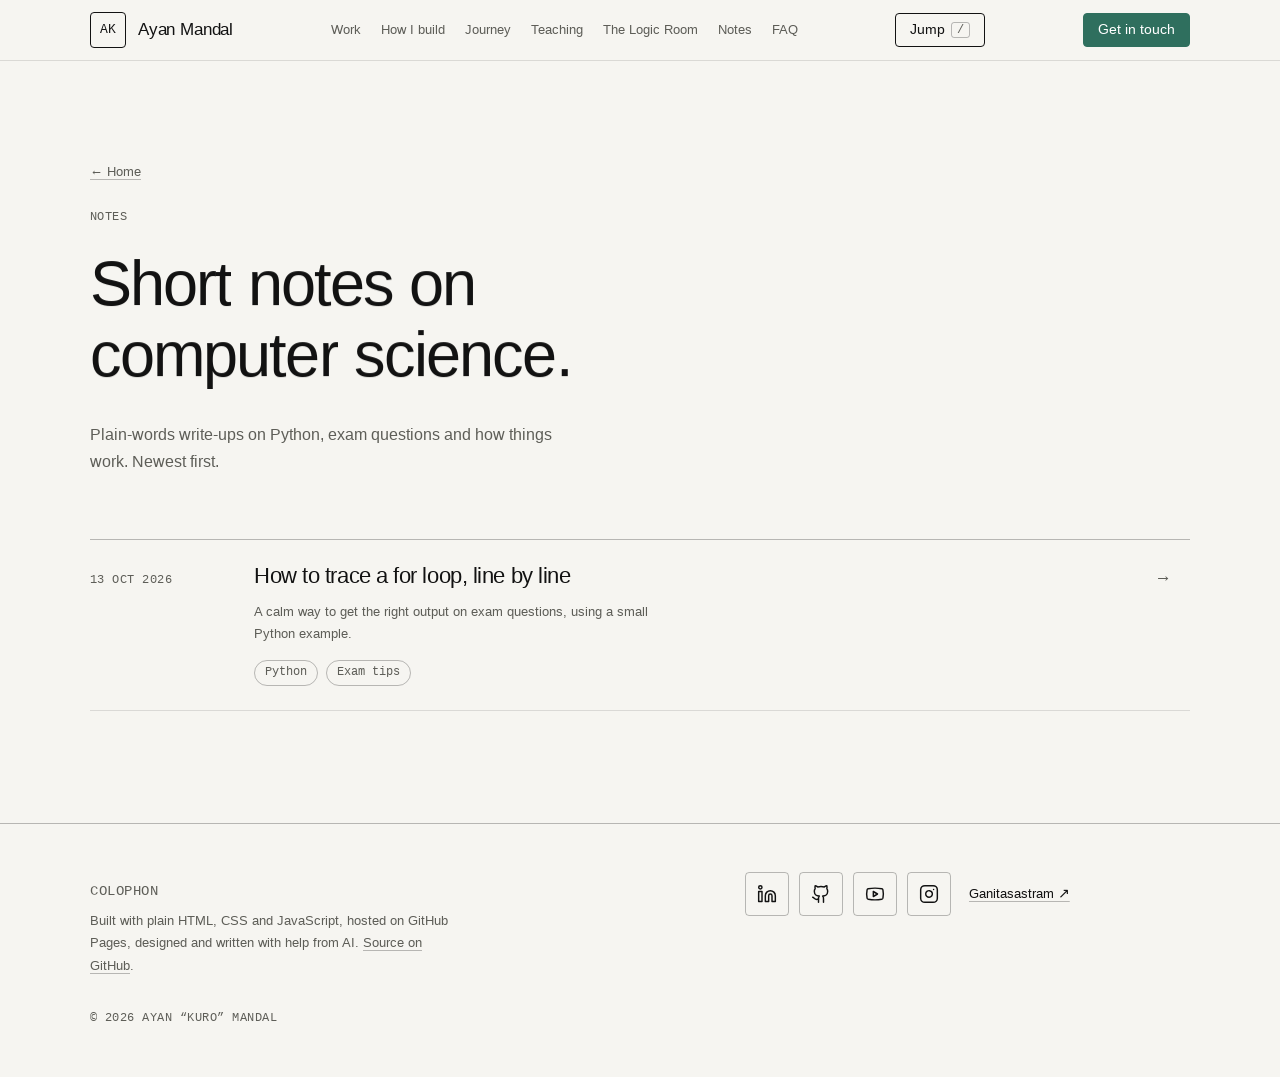
==== notes/index.html @ 263d6af9 "Add Notes blog, contact artwork, footer icons, Logic Room filler card; slower scroll reveals Co-Auth" ====
<!DOCTYPE html>
<html lang="en">
<head>
  <meta charset="UTF-8">
  <meta name="viewport" content="width=device-width, initial-scale=1.0">
  <title>Notes | Ayan "Kuro" Mandal</title>
  <meta name="description" content="Short notes on computer science, written in plain words: Python, exam tips and how things work.">
  <meta name="theme-color" content="#f6f5f1">
  <link rel="canonical" href="https://stella24603.github.io/notes/">
  <link rel="icon" type="image/png" href="../assets/favicon.png">
  <link rel="apple-touch-icon" href="../assets/apple-touch-icon.png">
  <meta property="og:title" content="Notes | Ayan &quot;Kuro&quot; Mandal">
  <meta property="og:description" content="Short notes on computer science, written in plain words: Python, exam tips and how things work.">
  <meta property="og:type" content="website">
  <meta property="og:url" content="https://stella24603.github.io/notes/">
  <meta property="og:image" content="https://stella24603.github.io/assets/og.png">
  <meta property="og:image:width" content="1200">
  <meta property="og:image:height" content="630">
  <meta property="og:image:alt" content="Ayan Kuro Mandal: I teach logic and build with AI. Web developer, Data Science student, CS educator.">
  <meta name="twitter:card" content="summary_large_image">
  <link rel="preload" href="../assets/fonts/inter-tight-latin-400-normal.woff2" as="font" type="font/woff2" crossorigin>
  <link rel="preload" href="../assets/fonts/inter-tight-latin-500-normal.woff2" as="font" type="font/woff2" crossorigin>
  <link rel="preload" href="../assets/fonts/jetbrains-mono-latin-400-normal.woff2" as="font" type="font/woff2" crossorigin>
  <script>document.documentElement.classList.add("js");if(!matchMedia("(prefers-reduced-motion: reduce)").matches)document.documentElement.classList.add("js-motion")</script>
  <link rel="stylesheet" href="../css/tokens.css">
  <link rel="stylesheet" href="../css/base.css">
  <link rel="stylesheet" href="../css/components.css">
</head>
<body>
  <a class="skip-link" href="#main">Skip to content</a>
  <header class="site-header">
    <div class="wrap nav">
      <a class="brand" href="../index.html">
        <span class="monogram" aria-hidden="true">AK</span>
        <span>Ayan Mandal</span>
      </a>
      <nav class="nav-links" aria-label="Main">
        <a href="../index.html#work">Work</a>
        <a href="../index.html#ai">How I build</a>
        <a href="../index.html#journey">Journey</a>
        <a href="../index.html#teaching">Teaching</a>
        <a href="../index.html#logic-room">The Logic Room</a>
        <a href="../notes/">Notes</a>
        <a href="../index.html#faq">FAQ</a>
      </nav>
      <button type="button" class="btn btn-sm jump-btn" aria-haspopup="dialog" aria-keyshortcuts="/">Jump <kbd aria-hidden="true">/</kbd></button>
      <a class="btn btn-sm btn-primary nav-cta" href="../index.html#contact">Get in touch</a>
    </div>
  </header>

  <main id="main">
    <section class="cs-hero">
      <div class="wrap">
        <a class="back" href="../index.html">&larr; Home</a>
        <p class="mono" style="margin-top:24px">Notes</p>
        <h1>Short notes on computer science.</h1>
        <p class="hero-intro">Plain-words write-ups on Python, exam questions and how things work. Newest first.</p>
      </div>
    </section>
    <section class="cs-body">
      <div class="wrap">
        <div class="note-list">
          <a class="note-row" href="tracing-a-for-loop.html">
            <time class="mono" datetime="2026-10-13">13 Oct 2026</time>
            <div>
              <h2>How to trace a for loop, line by line</h2>
              <p>A calm way to get the right output on exam questions, using a small Python example.</p>
              <p class="note-tags"><span class="tag">Python</span><span class="tag">Exam tips</span></p>
            </div>
            <span class="arrow" aria-hidden="true">&rarr;</span>
          </a>
        </div>
      </div>
    </section>
  </main>

  <footer class="site-footer">
    <div class="wrap footer-grid">
      <div class="colophon">
        <p class="mono">Colophon</p>
        <p>Built with plain HTML, CSS and JavaScript, hosted on GitHub Pages, designed and written with help from AI. <a href="https://github.com/Stella24603/stella24603.github.io" target="_blank" rel="noopener">Source on GitHub</a>.</p>
      </div>
      <div class="footer-links">
        <a class="social" href="https://www.linkedin.com/in/ayan-mandal-cs/" target="_blank" rel="noopener" aria-label="LinkedIn (opens in a new tab)" title="LinkedIn"><svg viewBox="0 0 24 24" width="20" height="20" fill="none" stroke="currentColor" stroke-width="1.75" stroke-linecap="round" stroke-linejoin="round" aria-hidden="true" focusable="false"><path d="M16 8a6 6 0 0 1 6 6v7h-4v-7a2 2 0 0 0-2-2 2 2 0 0 0-2 2v7h-4v-7a6 6 0 0 1 6-6z"/><rect width="4" height="12" x="2" y="9"/><circle cx="4" cy="4" r="2"/></svg></a>
        <a class="social" href="https://github.com/Stella24603" target="_blank" rel="noopener" aria-label="GitHub (opens in a new tab)" title="GitHub"><svg viewBox="0 0 24 24" width="20" height="20" fill="none" stroke="currentColor" stroke-width="1.75" stroke-linecap="round" stroke-linejoin="round" aria-hidden="true" focusable="false"><path d="M15 22v-4a4.8 4.8 0 0 0-1-3.5c3 0 6-2 6-5.5.08-1.25-.27-2.48-1-3.5.28-1.15.28-2.35 0-3.5 0 0-1 0-3 1.5-2.64-.5-5.36-.5-8 0C6 2 5 2 5 2c-.3 1.15-.3 2.35 0 3.5A5.403 5.403 0 0 0 4 9c0 3.5 3 5.5 6 5.5-.39.49-.68 1.05-.85 1.65-.17.6-.22 1.23-.15 1.85v4"/><path d="M9 18c-4.51 2-5-2-7-2"/></svg></a>
        <a class="social" href="https://www.youtube.com/@TheLogicRoom-0b1b" target="_blank" rel="noopener" aria-label="YouTube (opens in a new tab)" title="YouTube"><svg viewBox="0 0 24 24" width="20" height="20" fill="none" stroke="currentColor" stroke-width="1.75" stroke-linecap="round" stroke-linejoin="round" aria-hidden="true" focusable="false"><path d="M2.5 17a24.12 24.12 0 0 1 0-10 2 2 0 0 1 1.4-1.4 49.56 49.56 0 0 1 16.2 0A2 2 0 0 1 21.5 7a24.12 24.12 0 0 1 0 10 2 2 0 0 1-1.4 1.4 49.55 49.55 0 0 1-16.2 0A2 2 0 0 1 2.5 17"/><path d="m10 15 5-3-5-3z"/></svg></a>
        <a class="social" href="https://www.instagram.com/thelogicroom_" target="_blank" rel="noopener" aria-label="Instagram (opens in a new tab)" title="Instagram"><svg viewBox="0 0 24 24" width="20" height="20" fill="none" stroke="currentColor" stroke-width="1.75" stroke-linecap="round" stroke-linejoin="round" aria-hidden="true" focusable="false"><rect width="20" height="20" x="2" y="2" rx="5" ry="5"/><path d="M16 11.37A4 4 0 1 1 12.63 8 4 4 0 0 1 16 11.37z"/><line x1="17.5" x2="17.51" y1="6.5" y2="6.5"/></svg></a>
        <a class="footer-site" href="https://www.ganitasastram.com" target="_blank" rel="noopener">Ganitasastram &#8599;</a>
      </div>
    </div>
    <p class="wrap copyright mono">&copy; <span id="year">2026</span> Ayan &ldquo;Kuro&rdquo; Mandal</p>
  </footer>
  <script src="../js/vendor/gsap.min.js" defer></script>
  <script src="../js/vendor/ScrollTrigger.min.js" defer></script>
  <script src="../js/main.js" defer></script>
  <script src="../js/localtime.js" defer></script>
  <script src="../js/motion.js" defer></script>
  <script src="../js/jumpbar.js" defer></script>
</body>
</html>
---- css/tokens.css ----
/* Design tokens: "The Logic Room Notebook" */

@font-face {
  font-family: "Inter Tight";
  src: url("../assets/fonts/inter-tight-latin-400-normal.woff2") format("woff2");
  font-weight: 400;
  font-style: normal;
  font-display: swap;
}
@font-face {
  font-family: "Inter Tight";
  src: url("../assets/fonts/inter-tight-latin-500-normal.woff2") format("woff2");
  font-weight: 500;
  font-style: normal;
  font-display: swap;
}
@font-face {
  font-family: "JetBrains Mono";
  src: url("../assets/fonts/jetbrains-mono-latin-400-normal.woff2") format("woff2");
  font-weight: 400;
  font-style: normal;
  font-display: swap;
}

/* Metric-matched fallbacks: the page lays out the same before and after the web fonts load,
   so there is no text re-wrap (layout shift) when they arrive. Ratios measured against Arial. */
@font-face { font-family: "Inter Tight Fallback"; src: local("Arial"), local("Helvetica Neue"), local("Liberation Sans"); font-weight: 400; size-adjust: 96.1%; }
@font-face { font-family: "Inter Tight Fallback"; src: local("Arial"), local("Helvetica Neue"), local("Liberation Sans"); font-weight: 500; size-adjust: 98.3%; }
@font-face { font-family: "JetBrains Mono Fallback"; src: local("Courier New"), local("Liberation Mono"); size-adjust: 100%; }

:root {
  /* colour */
  --paper: #f6f5f1;
  --paper-2: #efeee8;
  --ink: #121212;
  --muted: #5e5e58;
  --hairline: rgba(18, 18, 18, 0.12);
  --hairline-strong: rgba(18, 18, 18, 0.28);
  --accent: #2f6f5e;
  --accent-ink: #ffffff;

  /* type: system fallbacks include Bengali-capable fonts */
  --font-ui: "Inter Tight", "Inter Tight Fallback", system-ui, -apple-system, "Segoe UI", Roboto, "Noto Sans Bengali", "Nirmala UI", sans-serif;
  --font-mono: "JetBrains Mono", "JetBrains Mono Fallback", ui-monospace, SFMono-Regular, Menlo, Consolas, monospace;

  --fs-hero: clamp(2.5rem, 1.2rem + 6.5vw, 6.25rem);
  --fs-h2: clamp(1.75rem, 1.2rem + 2.2vw, 2.75rem);
  --fs-h3: clamp(1.15rem, 1.05rem + 0.5vw, 1.4rem);
  --fs-body: clamp(1rem, 0.96rem + 0.2vw, 1.0625rem);
  --fs-small: 0.875rem;
  --fs-mono: 0.78rem;

  /* layout */
  --space: 8px;
  --gutter: clamp(20px, 5vw, 48px);
  --col-text: 760px;
  --col-wide: 1100px;
  --radius: 4px;
}
---- css/base.css ----
/* Reset and base */
*, *::before, *::after { box-sizing: border-box; }

html { -webkit-text-size-adjust: 100%; scroll-behavior: smooth; }
@media (prefers-reduced-motion: reduce) { html { scroll-behavior: auto; } }

body {
  margin: 0;
  background: var(--paper);
  color: var(--ink);
  font-family: var(--font-ui);
  font-size: var(--fs-body);
  line-height: 1.6;
  -webkit-font-smoothing: antialiased;
  text-rendering: optimizeLegibility;
}

img, svg { max-width: 100%; display: block; }

h1, h2, h3, p, ul, ol, dl, figure { margin: 0; }
ul, ol { padding: 0; list-style: none; }

h1, h2, h3 { font-weight: 500; letter-spacing: -0.02em; line-height: 1.1; }
h2 { font-size: var(--fs-h2); }
h3 { font-size: var(--fs-h3); line-height: 1.25; letter-spacing: -0.01em; }

strong, b { font-weight: 500; }

a { color: inherit; text-decoration-color: var(--hairline-strong); text-underline-offset: 3px; transition: color .15s, text-decoration-color .15s; }
a:hover { color: var(--accent); text-decoration-color: var(--accent); }

:focus-visible { outline: 2px solid var(--accent); outline-offset: 3px; border-radius: 2px; }

.skip-link {
  position: absolute; left: var(--gutter); top: -60px; z-index: 100;
  background: var(--ink); color: var(--paper); padding: 8px 16px; border-radius: var(--radius);
}
.skip-link:focus { top: 12px; color: var(--paper); }

.wrap { width: min(100% - 2 * var(--gutter), var(--col-wide)); margin-inline: auto; }
.narrow { max-width: var(--col-text); }

.mono { font-family: var(--font-mono); font-size: var(--fs-mono); letter-spacing: 0.04em; text-transform: uppercase; color: var(--muted); }

.section { padding-block: clamp(64px, 10vw, 120px); border-top: 1px solid var(--hairline); }
.section-head { display: grid; gap: calc(var(--space) * 2); margin-bottom: clamp(32px, 5vw, 56px); }
.section-head .mono { display: flex; gap: 12px; }
.section-head .mono b { color: var(--accent); font-weight: 400; }

.sr-only {
  position: absolute; width: 1px; height: 1px; margin: -1px; padding: 0;
  overflow: hidden; clip: rect(0 0 0 0); white-space: nowrap; border: 0;
}

/* In-page anchors clear the sticky header */
[id] { scroll-margin-top: 80px; }

/* Cross-document View Transitions: no JS, unsupported browsers just navigate normally */
@view-transition { navigation: auto; }
.site-header { view-transition-name: site-header; }
::view-transition-old(root), ::view-transition-new(root) { animation-duration: 0.22s; }
@media (prefers-reduced-motion: reduce) { @view-transition { navigation: none; } }
---- css/components.css ----
/* Components */

/* ---------- header ---------- */
.site-header { position: sticky; top: 0; z-index: 50; background: color-mix(in srgb, var(--paper) 92%, transparent); backdrop-filter: blur(8px); border-bottom: 1px solid var(--hairline); }
.nav { display: flex; flex-wrap: wrap; align-items: center; justify-content: space-between; gap: 8px 24px; padding-block: 12px; }
.brand { display: inline-flex; align-items: center; gap: 12px; text-decoration: none; font-weight: 500; letter-spacing: -0.01em; }
.monogram {
  display: grid; place-items: center; width: 36px; height: 36px;
  border: 1px solid var(--ink); border-radius: var(--radius);
  font-family: var(--font-mono); font-size: 0.8rem; font-weight: 400; letter-spacing: 0;
}
.nav-links { display: flex; flex-wrap: wrap; gap: 4px 20px; order: 3; width: 100%; font-size: var(--fs-small); }
.nav-links a { text-decoration: none; color: var(--muted); padding-block: 4px; }
.nav-links a:hover { color: var(--ink); }
.nav-cta { order: 2; }
@media (min-width: 860px) {
  .nav-links { order: 2; width: auto; }
  .nav-cta { order: 3; }
}

/* ---------- buttons ---------- */
.btn {
  display: inline-flex; align-items: center; gap: 8px;
  padding: 12px 20px; border: 1px solid var(--ink); border-radius: var(--radius);
  font: inherit; font-size: 0.95rem; font-weight: 500; line-height: 1.2;
  text-decoration: none; cursor: pointer; background: transparent; color: var(--ink);
  transition: background .15s, color .15s, border-color .15s;
}
.btn:hover { background: var(--ink); color: var(--paper); }
.btn-primary { background: var(--accent); border-color: var(--accent); color: var(--accent-ink); }
.btn-primary:hover { background: var(--ink); border-color: var(--ink); color: var(--paper); }
.btn-sm { padding: 8px 14px; font-size: var(--fs-small); }
.link-quiet { font-size: var(--fs-small); color: var(--muted); }

/* ---------- hero ---------- */
.hero { position: relative; padding-block: clamp(56px, 9vw, 120px) clamp(56px, 8vw, 96px); overflow: hidden; }
.hero::before { /* faint graph-paper grid, hero only */
  content: ""; position: absolute; inset: 0; z-index: 0; pointer-events: none;
  background-image:
    linear-gradient(var(--hairline) 1px, transparent 1px),
    linear-gradient(90deg, var(--hairline) 1px, transparent 1px);
  background-size: 40px 40px;
  opacity: 0.45;
  mask-image: linear-gradient(to bottom, #000 40%, transparent 100%);
  -webkit-mask-image: linear-gradient(to bottom, #000 40%, transparent 100%);
}
.hero > .wrap { position: relative; z-index: 1; }
.corner-info { display: flex; flex-wrap: wrap; justify-content: space-between; gap: 8px 24px; margin-bottom: clamp(32px, 6vw, 72px); }
.badge { display: inline-flex; align-items: center; gap: 8px; }
.badge::before { content: ""; width: 8px; height: 8px; border-radius: 50%; background: var(--accent); }
.hero-name { display: flex; align-items: center; gap: 16px; margin-bottom: 24px; }
.hero-name h1 { font-size: var(--fs-h3); font-weight: 500; }
.hero-line { font-size: var(--fs-hero); font-weight: 500; letter-spacing: -0.035em; line-height: 1.02; max-width: 14ch; }
.hero-line em { font-style: normal; color: var(--accent); }
.hero-caption { margin-top: 28px; }
.hero-intro { margin-top: 20px; max-width: 52ch; color: var(--muted); }
.hero-cta { display: flex; flex-wrap: wrap; align-items: center; gap: 16px 20px; margin-top: 36px; }
.hero-doodle { position: absolute; right: var(--gutter); bottom: 24px; width: clamp(160px, 24vw, 300px); color: var(--accent); z-index: 1; display: none; }
@media (min-width: 900px) { .hero-doodle { display: block; } }

/* ---------- work rows ---------- */
.work-list { border-top: 1px solid var(--hairline-strong); }
.work-row {
  display: grid; gap: 12px 24px; padding-block: 28px;
  border-bottom: 1px solid var(--hairline); text-decoration: none; color: inherit;
}
@media (min-width: 800px) { .work-row { grid-template-columns: 120px 1.2fr 1.4fr 32px; align-items: baseline; } }
.work-row h3 { font-size: var(--fs-h3); }
.work-row:hover h3 { color: var(--accent); }
.work-row .arrow { font-family: var(--font-mono); color: var(--muted); transition: transform .15s, color .15s; }
.work-row:hover .arrow { transform: translateX(4px); color: var(--accent); }
.meta { display: grid; gap: 4px; font-size: var(--fs-small); color: var(--muted); }
.meta b { font-family: var(--font-mono); font-size: var(--fs-mono); font-weight: 400; letter-spacing: .04em; text-transform: uppercase; color: var(--ink); margin-right: 8px; }
.work-more { margin-top: 24px; display: flex; flex-wrap: wrap; gap: 8px 16px; align-items: baseline; font-size: var(--fs-small); color: var(--muted); }
.tag { font-family: var(--font-mono); font-size: var(--fs-mono); border: 1px solid var(--hairline-strong); border-radius: 999px; padding: 2px 10px; color: var(--muted); }

/* ---------- AI process ---------- */
.manifesto { font-size: clamp(1.25rem, 1.05rem + 1vw, 1.75rem); line-height: 1.35; letter-spacing: -0.015em; max-width: 30em; }
.steps { display: grid; gap: 0; margin-top: 48px; counter-reset: step; border-top: 1px solid var(--hairline-strong); }
@media (min-width: 800px) { .steps { grid-template-columns: repeat(3, 1fr); } .steps li + li { border-left: 1px solid var(--hairline); } }
.steps li { counter-increment: step; padding: 24px 24px 24px 0; border-bottom: 1px solid var(--hairline); }
@media (min-width: 800px) { .steps li { padding: 24px; border-bottom: 0; } .steps li:first-child { padding-left: 0; } }
.steps li::before { content: "0" counter(step); font-family: var(--font-mono); font-size: var(--fs-mono); color: var(--accent); }
.steps h3 { margin: 8px 0; }
.steps p { color: var(--muted); font-size: var(--fs-small); }

/* ---------- timeline & certs ---------- */
.timeline { border-left: 1px solid var(--hairline-strong); margin-left: 4px; }
.timeline li { position: relative; padding: 0 0 36px 28px; }
.timeline li:last-child { padding-bottom: 0; }
.timeline li::before { content: ""; position: absolute; left: -5px; top: 8px; width: 9px; height: 9px; background: var(--paper); border: 1px solid var(--ink); border-radius: 50%; }
.timeline li:first-child::before { background: var(--accent); border-color: var(--accent); }
.timeline time { display: block; margin-bottom: 4px; }
.timeline p { color: var(--muted); margin-top: 6px; max-width: 60ch; }
.subhead { margin: 64px 0 20px; }
.certs { border-top: 1px solid var(--hairline-strong); }
.cert { display: grid; gap: 4px 24px; padding-block: 16px; border-bottom: 1px solid var(--hairline); }
@media (min-width: 700px) { .cert { grid-template-columns: 1.6fr 1fr 1fr 80px; align-items: baseline; } }
.cert strong { font-weight: 500; }
.cert span { color: var(--muted); font-size: var(--fs-small); }

/* ---------- teaching ---------- */
.facts { display: grid; gap: 0; border-top: 1px solid var(--hairline-strong); }
@media (min-width: 700px) { .facts { grid-template-columns: repeat(2, 1fr); } }
.facts div { padding: 20px 24px 20px 0; border-bottom: 1px solid var(--hairline); }
.facts dt { margin-bottom: 4px; }
.facts dd { margin: 0; }
.cards { display: grid; gap: 16px; margin-top: 32px; align-items: start; }
@media (min-width: 700px) { .cards { grid-template-columns: repeat(2, 1fr); } }
.card { border: 1px solid var(--hairline-strong); border-radius: var(--radius); padding: 20px; display: grid; gap: 8px; align-content: start; background: var(--paper); }
.card p { color: var(--muted); font-size: var(--fs-small); }
.card .tag { justify-self: start; }
.card-preview { display: block; aspect-ratio: 4 / 3; overflow: hidden; border: 1px solid var(--hairline); border-radius: 2px; background: var(--paper-2); }
.card-preview img { width: 100%; height: 100%; object-fit: cover; object-position: top; }
.card-preview:hover { border-color: var(--accent); }

/* ---------- logic room ---------- */
.lr-grid { display: grid; gap: 16px; }
.lr-col { display: contents; }               /* phones: one stack, order set below */
.lr-follow { order: 3; }
@media (min-width: 700px) {
  .lr-grid { grid-template-columns: 1.5fr 1fr; align-items: stretch; }
  .lr-col { display: flex; flex-direction: column; gap: 16px; }
  .lr-follow { order: 0; flex: 1; grid-template-rows: 1fr auto; }
  /* the two shorts share whatever height the left column needs: their thumbnails stretch, no blank space */
  .lr-card.short { flex: 1; grid-template-rows: 1fr auto auto; }
  .lr-card.short .lr-thumb { aspect-ratio: auto; min-height: 140px; }
}
.lr-card { display: grid; gap: 12px; align-content: start; text-decoration: none; border: 1px solid var(--hairline-strong); border-radius: var(--radius); padding: 12px 12px 16px; transition: border-color .15s; }
.lr-card:hover { border-color: var(--accent); }
.lr-thumb { aspect-ratio: 16 / 9; background: var(--paper-2); border-radius: 2px; display: grid; place-items: center; overflow: hidden; }
.lr-thumb img { width: 100%; height: 100%; object-fit: cover; }
.lr-card h3 { font-size: 1.02rem; padding-inline: 4px; }
.lr-card .mono { padding-inline: 4px; }
.lr-links { display: flex; flex-wrap: wrap; gap: 8px 12px; }
.lr-follow:hover { border-color: var(--hairline-strong); }
.lr-art { position: relative; min-height: 150px; color: var(--ink); border-radius: 2px; background: var(--paper-2); color: var(--ink); overflow: hidden; }
.lr-art svg { position: absolute; inset: 0; width: 100%; height: 100%; display: block; }
.lr-follow-body { display: grid; gap: 8px; padding: 4px 4px 0; }
.lr-follow-body p:not(.lr-links) { color: var(--muted); font-size: var(--fs-small); }
.lr-follow-body .lr-links { margin-top: 8px; }

/* ---------- notes (blog) ---------- */
.note-list { border-top: 1px solid var(--hairline-strong); }
.note-row { display: grid; gap: 8px 24px; padding-block: 24px; border-bottom: 1px solid var(--hairline); text-decoration: none; color: inherit; }
@media (min-width: 800px) { .note-row { grid-template-columns: 140px 1fr 32px; align-items: baseline; } }
.note-row :is(h2, h3) { font-size: var(--fs-h3); }
.note-row p { color: var(--muted); font-size: var(--fs-small); margin-top: 6px; max-width: 60ch; }
.note-row:hover h3 { color: var(--accent); }
.note-row .arrow { font-family: var(--font-mono); color: var(--muted); transition: transform .15s, color .15s; }
.note-row:hover .arrow { transform: translateX(4px); color: var(--accent); }
.note-tags { display: flex; flex-wrap: wrap; gap: 8px; margin-top: 10px; }
.post-body pre { background: var(--paper-2); border: 1px solid var(--hairline); border-radius: var(--radius); padding: 16px; overflow-x: auto; font-family: var(--font-mono); font-size: .85rem; line-height: 1.6; margin-top: 14px; }
.post-body code { font-family: var(--font-mono); font-size: .9em; background: var(--paper-2); padding: 1px 5px; border-radius: 3px; }
.post-body pre code { background: none; padding: 0; font-size: inherit; }
.post-body ol { list-style: decimal; padding-left: 22px; display: grid; gap: 8px; }
.post-body p + ol, .post-body p + pre, .post-body pre + p { margin-top: 14px; }

/* ---------- FAQ ---------- */
.faq { border-top: 1px solid var(--hairline-strong); max-width: var(--col-text); }
.faq details { border-bottom: 1px solid var(--hairline); }
.faq summary { cursor: pointer; padding: 18px 32px 18px 0; font-weight: 500; list-style: none; position: relative; }
.faq summary::-webkit-details-marker { display: none; }
.faq summary::after { content: "+"; position: absolute; right: 4px; top: 16px; font-family: var(--font-mono); color: var(--muted); }
.faq details[open] summary::after { content: "–"; }
.faq details p { padding: 0 0 20px; color: var(--muted); max-width: 60ch; }

/* ---------- contact form ---------- */
.contact-grid { display: grid; gap: 40px; }
@media (min-width: 900px) { .contact-grid { grid-template-columns: 1.3fr 1fr; gap: 72px; } }
.form { display: grid; gap: 20px; }
.field { display: grid; gap: 6px; }
.field label { font-size: var(--fs-small); font-weight: 500; }
.field .opt { color: var(--muted); font-weight: 400; }
.field input, .field select, .field textarea {
  font: inherit; color: var(--ink); background: #fff;
  border: 1px solid var(--hairline-strong); border-radius: var(--radius);
  padding: 12px 14px; width: 100%;
}
.field textarea { min-height: 150px; resize: vertical; }
.field input:focus, .field select:focus, .field textarea:focus { outline: 2px solid var(--accent); outline-offset: 1px; border-color: var(--accent); }
.form-note { font-size: var(--fs-small); color: var(--muted); }
.form-status { min-height: 1.5em; font-size: var(--fs-small); }
.form-status.ok { color: var(--accent); }
.form-status.err { color: #a12a2a; }
.honeypot { position: absolute; left: -9999px; width: 1px; height: 1px; opacity: 0; }
.contact-side { display: grid; gap: 16px; align-content: start; color: var(--ink); }
.contact-art { width: 100%; max-width: 460px; height: auto; display: block; border: 1px solid var(--hairline); border-radius: var(--radius); background: var(--paper-2); }
.contact-art text { font-family: var(--font-mono); }
@media (min-width: 900px) { .contact-side { position: sticky; top: 96px; align-self: start; } }
.contact-note { font-size: var(--fs-small); color: var(--muted); }
.contact-note a { color: var(--accent); }

/* ---------- footer ---------- */
.site-footer { border-top: 1px solid var(--hairline-strong); padding-block: 48px; }
.footer-grid { display: grid; gap: 32px; }
@media (min-width: 800px) { .footer-grid { grid-template-columns: 1.4fr 1fr; } }
.colophon p { color: var(--muted); font-size: var(--fs-small); max-width: 52ch; margin-top: 8px; }
.footer-links { display: flex; flex-wrap: wrap; align-items: center; gap: 10px 10px; font-size: var(--fs-small); align-content: start; }
.social { display: grid; place-items: center; width: 44px; height: 44px; border: 1px solid var(--hairline-strong); border-radius: var(--radius); color: var(--ink); transition: background .15s, color .15s, border-color .15s; }
.social:hover { background: var(--ink); color: var(--paper); border-color: var(--ink); }
.footer-site { margin-left: 8px; }
.copyright { margin-top: 32px; }

/* ---------- case-study pages ---------- */
.cs-hero { padding-block: clamp(48px, 8vw, 96px) 40px; }
.cs-hero .back { font-size: var(--fs-small); color: var(--muted); }
.cs-hero h1 { font-size: clamp(2rem, 1.2rem + 4vw, 4rem); letter-spacing: -0.03em; margin: 20px 0 32px; max-width: 18ch; }
.cs-meta { display: grid; gap: 0; border-top: 1px solid var(--hairline-strong); }
@media (min-width: 800px) { .cs-meta { grid-template-columns: 1fr 1fr; } }
.cs-meta div { padding: 16px 24px 16px 0; border-bottom: 1px solid var(--hairline); }
.cs-meta dt { margin-bottom: 4px; }
.cs-meta dd { margin: 0; font-size: var(--fs-small); }
.cs-body { padding-block: 24px clamp(64px, 9vw, 112px); }
.cs-body section { padding-block: 28px 8px; max-width: var(--col-text); }
.cs-body h2 { font-size: var(--fs-h3); margin-bottom: 12px; }
.cs-body p + p, .cs-body p + ul { margin-top: 14px; }
.cs-body ul { list-style: disc; padding-left: 20px; display: grid; gap: 6px; }
.cs-note { border-left: 2px solid var(--accent); padding-left: 16px; color: var(--muted); font-size: var(--fs-small); margin-top: 20px; }
.cs-next { border-top: 1px solid var(--hairline-strong); padding-block: 32px; display: flex; flex-wrap: wrap; justify-content: space-between; gap: 12px; }

/* ---------- motion (Phase 4) ---------- */
/* Hover on work rows: small nudge, pointer devices only. Touch devices see the outcome text already. */
@media (hover: hover) {
  .work-row { transition: background-color .2s; }
  .work-row:hover { background-color: var(--paper-2); }
  .work-row h3 { transition: transform .2s, color .15s; }
  .work-row:hover h3 { transform: translateX(6px); }
}

/* Masked line reveal: each word sits in a clip box, the inner span slides up */
.w { display: inline-block; overflow: hidden; vertical-align: top; padding-bottom: .14em; margin-bottom: -.14em; }
.wi { display: inline-block; will-change: transform; }

/* Only when motion is allowed (head script sets html.js-motion): start hidden, JS reveals.
   Fail-open: if the script never takes over, everything shows after 2.5s. */
.js-motion :is(.hero-line, .section-head h2, .cs-hero h1, .work-row, .work-more, .steps li, .timeline li, .cert, .facts div, .card, .lr-card, .lr-links, .note-row, .faq details, .contact-grid .form, .contact-side, .cs-body section) { opacity: 0; }
.js-motion:not(.js-ready) :is(.hero-line, .section-head h2, .cs-hero h1, .work-row, .work-more, .steps li, .timeline li, .cert, .facts div, .card, .lr-card, .lr-links, .note-row, .faq details, .contact-grid .form, .contact-side, .cs-body section) { animation: fail-open .01s 2.5s forwards; }
@keyframes fail-open { to { opacity: 1; } }

/* ---------- jump bar ---------- */
.jump-btn { order: 2; gap: 6px; }
html:not(.js) .jump-btn { visibility: hidden; } /* keeps its space without JS; no dead button */
@media (max-width: 599px) {
  .nav { gap: 8px 12px; }
  .jump-btn kbd { display: none; }          /* no "/" key on phones */
  .corner-info { flex-direction: column; align-items: flex-start; } /* clock text can change without re-wrapping */
}
.jump-btn kbd { font-family: var(--font-mono); font-size: .72rem; border: 1px solid var(--hairline-strong); border-radius: 3px; padding: 0 5px; color: var(--muted); }
.jump { border: 1px solid var(--ink); border-radius: var(--radius); padding: 0; background: var(--paper); color: var(--ink); width: min(560px, calc(100vw - 32px)); margin: 12vh auto 0; }
.jump::backdrop { background: rgba(18, 18, 18, .35); }
.jump-inner { padding: 16px; display: grid; gap: 12px; }
.jump-row { display: flex; align-items: center; gap: 10px; font-family: var(--font-mono); font-size: .95rem; border-bottom: 1px solid var(--hairline-strong); padding-bottom: 12px; }
.jump-prompt { color: var(--accent); white-space: nowrap; }
.jump-input { flex: 1; min-width: 0; border: 0; background: transparent; font: inherit; color: var(--ink); padding: 4px 0; }
.jump-input:focus { outline: none; }
.jump-row:focus-within { border-bottom-color: var(--accent); }
.jump-list { display: grid; }
.jump-item { display: flex; justify-content: space-between; gap: 16px; width: 100%; text-align: left; background: transparent; border: 0; border-radius: 3px; padding: 10px 8px; cursor: pointer; font: inherit; color: var(--ink); }
.jump-item:hover, .jump-item:focus-visible { background: var(--paper-2); }
.jump-cmd { font-family: var(--font-mono); font-size: .9rem; }
.jump-desc { color: var(--muted); font-size: var(--fs-small); }
.jump-status { min-height: 1.3em; text-transform: none; letter-spacing: 0; color: #a12a2a; }
.jump-hint { text-transform: none; }

@media (prefers-reduced-motion: reduce) {
  *, *::before, *::after { transition-duration: 0.01ms !important; animation-duration: 0.01ms !important; }
}
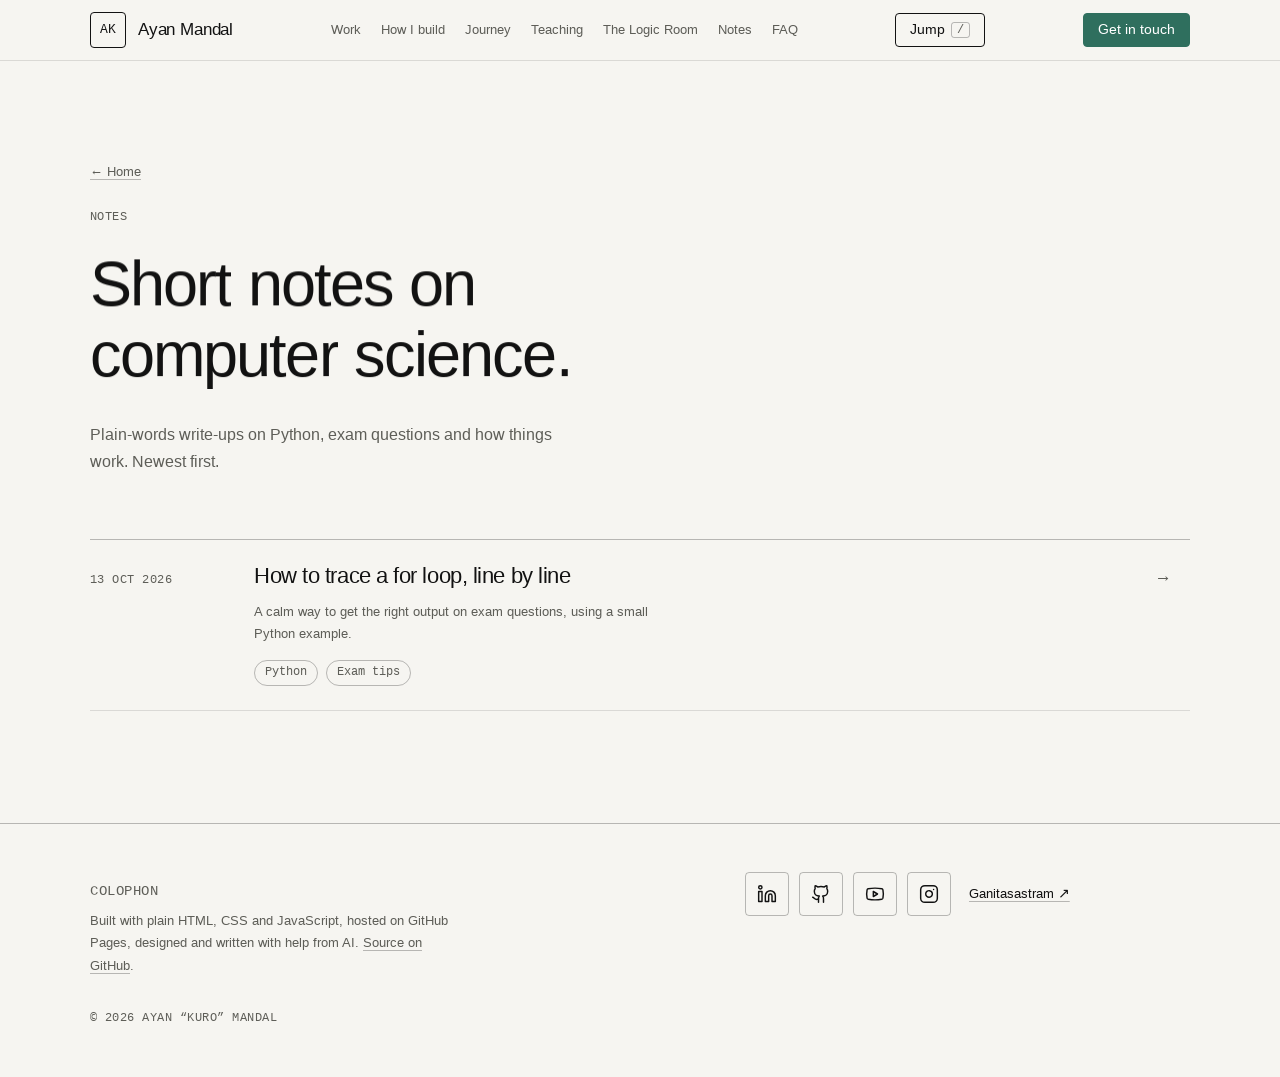
==== commit fdadc0f6: "Collapse the mobile header nav behind a menu button Below 860px the seven section links wrapped into" ====
--- a/notes/index.html
+++ b/notes/index.html
@@ -34,7 +34,8 @@
         <span class="monogram" aria-hidden="true">AK</span>
         <span>Ayan Mandal</span>
       </a>
-      <nav class="nav-links" aria-label="Main">
+      <button type="button" class="btn btn-sm menu-btn" aria-label="Menu" aria-expanded="false" aria-controls="nav-links"><svg viewBox="0 0 24 24" width="18" height="18" fill="none" stroke="currentColor" stroke-width="1.75" stroke-linecap="round" aria-hidden="true" focusable="false"><path class="i-open" d="M4 7h16M4 12h16M4 17h16"/><path class="i-close" d="M6 6l12 12M18 6L6 18"/></svg></button>
+      <nav class="nav-links" id="nav-links" aria-label="Main">
         <a href="../index.html#work">Work</a>
         <a href="../index.html#ai">How I build</a>
         <a href="../index.html#journey">Journey</a>
--- a/css/components.css
+++ b/css/components.css
@@ -263,6 +263,35 @@
 .jump-status { min-height: 1.3em; text-transform: none; letter-spacing: 0; color: #a12a2a; }
 .jump-hint { text-transform: none; }
 
+/* ---------- mobile menu ---------- */
+/* Below 860px the section links collapse behind a menu button, so the sticky header stays one row.
+   Without JS (no html.js) the links stay in view as a wrapped row, as before. */
+.menu-btn { display: none; order: 4; width: 40px; height: 40px; padding: 0; justify-content: center; }
+.menu-btn svg { display: block; }
+.menu-btn .i-close, .menu-btn[aria-expanded="true"] .i-open { display: none; }
+.menu-btn[aria-expanded="true"] .i-close { display: inline; }
+@media (max-width: 859px) {
+  .js .menu-btn { display: inline-flex; }
+  .js .nav-links {
+    display: none; position: absolute; top: 100%; left: 0; right: 0; order: 0; width: auto;
+    flex-direction: column; flex-wrap: nowrap; gap: 0;
+    padding: 4px var(--gutter) 12px;
+    max-height: calc(100vh - 72px); overflow-y: auto;
+    background: var(--paper); border-bottom: 1px solid var(--hairline-strong);
+    font-size: 1.1rem;
+  }
+  .js .nav-links.open { display: flex; }
+  .js .nav-links a { color: var(--ink); padding: 14px 0; border-bottom: 1px solid var(--hairline); }
+  .js .nav-links a:last-child { border-bottom: 0; }
+}
+@media (max-width: 599px) {
+  .jump-btn { display: none; }              /* the menu lists the same sections; no "/" key on phones */
+}
+@media (max-width: 359px) {
+  /* keeps brand, call to action and menu on one row; the name stays available to screen readers */
+  .js .brand > span:not(.monogram) { position: absolute; width: 1px; height: 1px; margin: -1px; overflow: hidden; clip: rect(0 0 0 0); white-space: nowrap; }
+}
+
 @media (prefers-reduced-motion: reduce) {
   *, *::before, *::after { transition-duration: 0.01ms !important; animation-duration: 0.01ms !important; }
 }
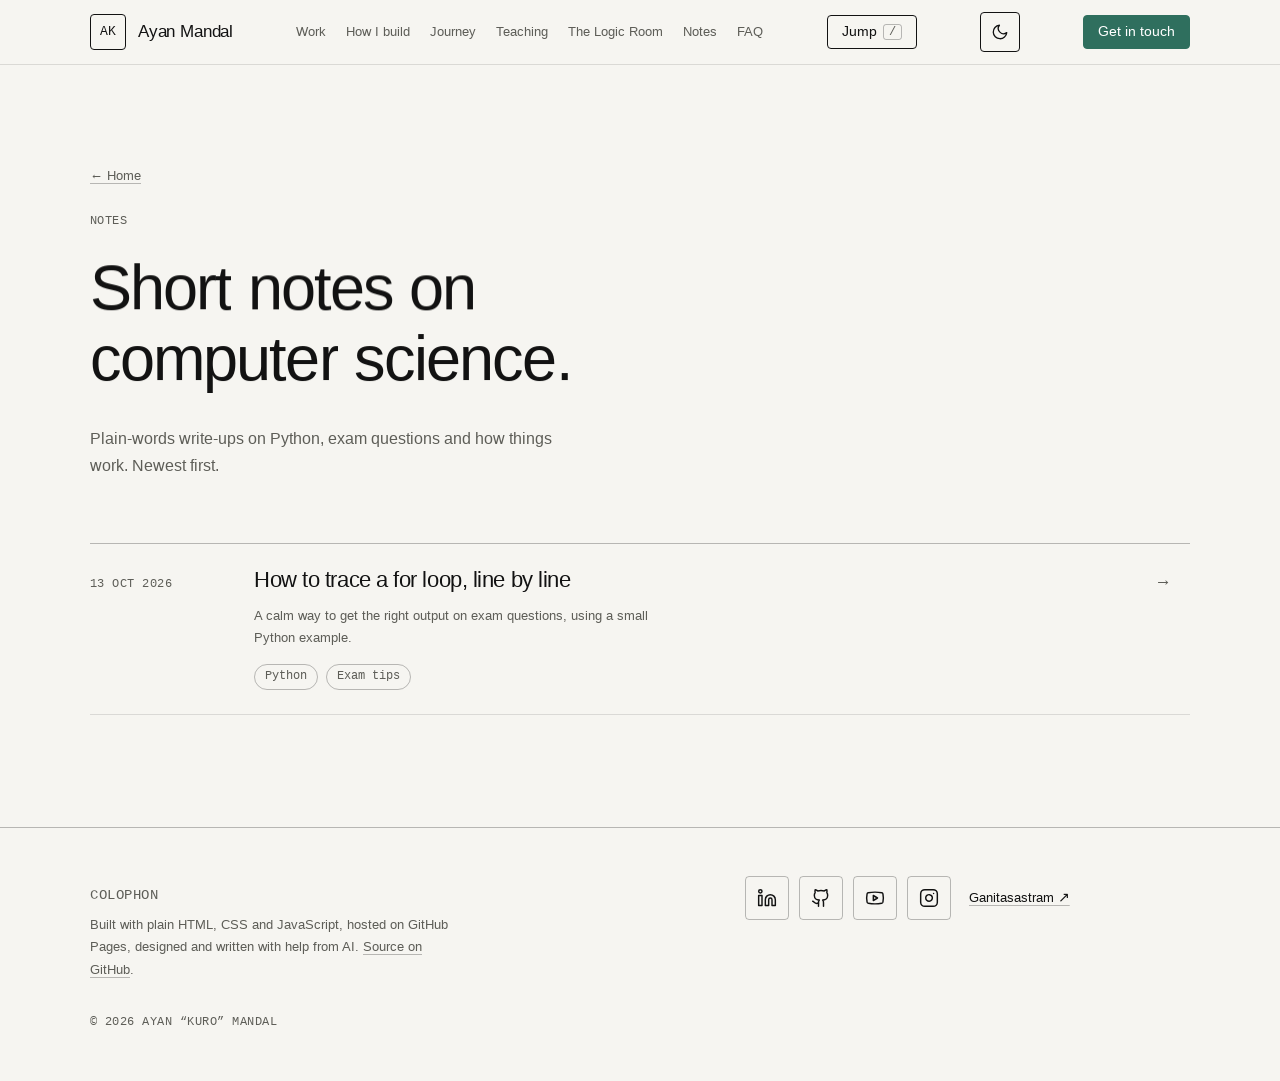
==== commit cef97637: "Add a dark theme with a header toggle - Dark palette as design tokens (tokens.css): same notebook lo" ====
--- a/notes/index.html
+++ b/notes/index.html
@@ -21,7 +21,7 @@
   <link rel="preload" href="../assets/fonts/inter-tight-latin-400-normal.woff2" as="font" type="font/woff2" crossorigin>
   <link rel="preload" href="../assets/fonts/inter-tight-latin-500-normal.woff2" as="font" type="font/woff2" crossorigin>
   <link rel="preload" href="../assets/fonts/jetbrains-mono-latin-400-normal.woff2" as="font" type="font/woff2" crossorigin>
-  <script>document.documentElement.classList.add("js");if(!matchMedia("(prefers-reduced-motion: reduce)").matches)document.documentElement.classList.add("js-motion")</script>
+  <script>try{var t=localStorage.getItem("theme");if(t!=="light"&&t!=="dark")t=matchMedia("(prefers-color-scheme: dark)").matches?"dark":"light";document.documentElement.setAttribute("data-theme",t);if(t==="dark"){var m=document.querySelector('meta[name="theme-color"]');if(m)m.setAttribute("content","#131512")}}catch(e){};document.documentElement.classList.add("js");if(!matchMedia("(prefers-reduced-motion: reduce)").matches)document.documentElement.classList.add("js-motion")</script>
   <link rel="stylesheet" href="../css/tokens.css">
   <link rel="stylesheet" href="../css/base.css">
   <link rel="stylesheet" href="../css/components.css">
@@ -43,9 +43,11 @@
         <a href="../index.html#logic-room">The Logic Room</a>
         <a href="../notes/">Notes</a>
         <a href="../index.html#faq">FAQ</a>
+        <button type="button" class="theme-row" aria-label="Switch to dark mode"><span class="theme-row-label">Dark mode</span></button>
       </nav>
       <button type="button" class="btn btn-sm jump-btn" aria-haspopup="dialog" aria-keyshortcuts="/">Jump <kbd aria-hidden="true">/</kbd></button>
       <a class="btn btn-sm btn-primary nav-cta" href="../index.html#contact">Get in touch</a>
+      <button type="button" class="btn btn-sm theme-btn" aria-label="Switch to dark mode"><svg viewBox="0 0 24 24" width="18" height="18" fill="none" stroke="currentColor" stroke-width="1.75" stroke-linecap="round" stroke-linejoin="round" aria-hidden="true" focusable="false"><path class="i-moon" d="M21 12.8A9 9 0 1 1 11.2 3a7 7 0 0 0 9.8 9.8z"/><g class="i-sun"><circle cx="12" cy="12" r="4"/><path d="M12 2v2M12 20v2M4.9 4.9l1.4 1.4M17.7 17.7l1.4 1.4M2 12h2M20 12h2M4.9 19.1l1.4-1.4M17.7 6.3l1.4-1.4"/></g></svg></button>
     </div>
   </header>
 
--- a/css/tokens.css
+++ b/css/tokens.css
@@ -38,6 +38,9 @@
   --hairline-strong: rgba(18, 18, 18, 0.28);
   --accent: #2f6f5e;
   --accent-ink: #ffffff;
+  --field: #ffffff;
+  --danger: #a12a2a;
+  color-scheme: light;
 
   /* type: system fallbacks include Bengali-capable fonts */
   --font-ui: "Inter Tight", "Inter Tight Fallback", system-ui, -apple-system, "Segoe UI", Roboto, "Noto Sans Bengali", "Nirmala UI", sans-serif;
@@ -57,3 +60,19 @@
   --col-wide: 1100px;
   --radius: 4px;
 }
+
+/* Dark theme. <html data-theme="dark"> is set by the small script in each page's head: the saved
+   choice first, otherwise the visitor's system setting. Same notebook, same single green accent. */
+:root[data-theme="dark"] {
+  --paper: #131512;
+  --paper-2: #1b1e1a;
+  --ink: #ecebe4;
+  --muted: #a2a29a;
+  --hairline: rgba(236, 235, 228, 0.13);
+  --hairline-strong: rgba(236, 235, 228, 0.3);
+  --accent: #62ab95;
+  --accent-ink: #0d1713;
+  --field: #1b1e1a;
+  --danger: #ef8f8f;
+  color-scheme: dark;
+}
--- a/css/components.css
+++ b/css/components.css
@@ -173,7 +173,7 @@
 .field label { font-size: var(--fs-small); font-weight: 500; }
 .field .opt { color: var(--muted); font-weight: 400; }
 .field input, .field select, .field textarea {
-  font: inherit; color: var(--ink); background: #fff;
+  font: inherit; color: var(--ink); background: var(--field);
   border: 1px solid var(--hairline-strong); border-radius: var(--radius);
   padding: 12px 14px; width: 100%;
 }
@@ -182,7 +182,7 @@
 .form-note { font-size: var(--fs-small); color: var(--muted); }
 .form-status { min-height: 1.5em; font-size: var(--fs-small); }
 .form-status.ok { color: var(--accent); }
-.form-status.err { color: #a12a2a; }
+.form-status.err { color: var(--danger); }
 .honeypot { position: absolute; left: -9999px; width: 1px; height: 1px; opacity: 0; }
 .contact-side { display: grid; gap: 16px; align-content: start; color: var(--ink); }
 .contact-art { width: 100%; max-width: 460px; height: auto; display: block; border: 1px solid var(--hairline); border-radius: var(--radius); background: var(--paper-2); }
@@ -260,17 +260,18 @@
 .jump-item:hover, .jump-item:focus-visible { background: var(--paper-2); }
 .jump-cmd { font-family: var(--font-mono); font-size: .9rem; }
 .jump-desc { color: var(--muted); font-size: var(--fs-small); }
-.jump-status { min-height: 1.3em; text-transform: none; letter-spacing: 0; color: #a12a2a; }
+.jump-status { min-height: 1.3em; text-transform: none; letter-spacing: 0; color: var(--danger); }
 .jump-hint { text-transform: none; }
 
 /* ---------- mobile menu ---------- */
-/* Below 860px the section links collapse behind a menu button, so the sticky header stays one row.
+/* Below 1080px (the width the inline links, Jump, theme toggle and button need, plus a scrollbar) the section links collapse
+   behind a menu button, so the sticky header stays one row.
    Without JS (no html.js) the links stay in view as a wrapped row, as before. */
 .menu-btn { display: none; order: 4; width: 40px; height: 40px; padding: 0; justify-content: center; }
 .menu-btn svg { display: block; }
 .menu-btn .i-close, .menu-btn[aria-expanded="true"] .i-open { display: none; }
 .menu-btn[aria-expanded="true"] .i-close { display: inline; }
-@media (max-width: 859px) {
+@media (max-width: 1079px) {
   .js .menu-btn { display: inline-flex; }
   .js .nav-links {
     display: none; position: absolute; top: 100%; left: 0; right: 0; order: 0; width: auto;
@@ -292,6 +293,24 @@
   .js .brand > span:not(.monogram) { position: absolute; width: 1px; height: 1px; margin: -1px; overflow: hidden; clip: rect(0 0 0 0); white-space: nowrap; }
 }
 
+/* ---------- theme toggle ---------- */
+/* Header icon button; on phones (under 600px) the same switch moves into the menu panel instead. */
+.theme-btn { order: 2; width: 40px; height: 40px; padding: 0; justify-content: center; }
+.theme-btn svg { display: block; }
+.theme-btn .i-sun, html[data-theme="dark"] .theme-btn .i-moon { display: none; }
+html[data-theme="dark"] .theme-btn .i-sun { display: inline; }
+.theme-row { display: none; }
+html:not(.js) .theme-btn { display: none; }
+@media (max-width: 599px) {
+  .menu-btn ~ .theme-btn { display: none; }
+  .js .theme-row {
+    display: flex; align-items: center; width: 100%; padding: 14px 0;
+    font: inherit; font-size: 1.1rem; color: var(--ink); background: none; border: 0; cursor: pointer; text-align: left;
+  }
+}
+/* the white notes page and thumbnails are easier on the eyes when slightly dimmed in the dark theme */
+html[data-theme="dark"] :is(.card-preview, .lr-thumb) img { filter: brightness(0.9); }
+
 @media (prefers-reduced-motion: reduce) {
   *, *::before, *::after { transition-duration: 0.01ms !important; animation-duration: 0.01ms !important; }
 }
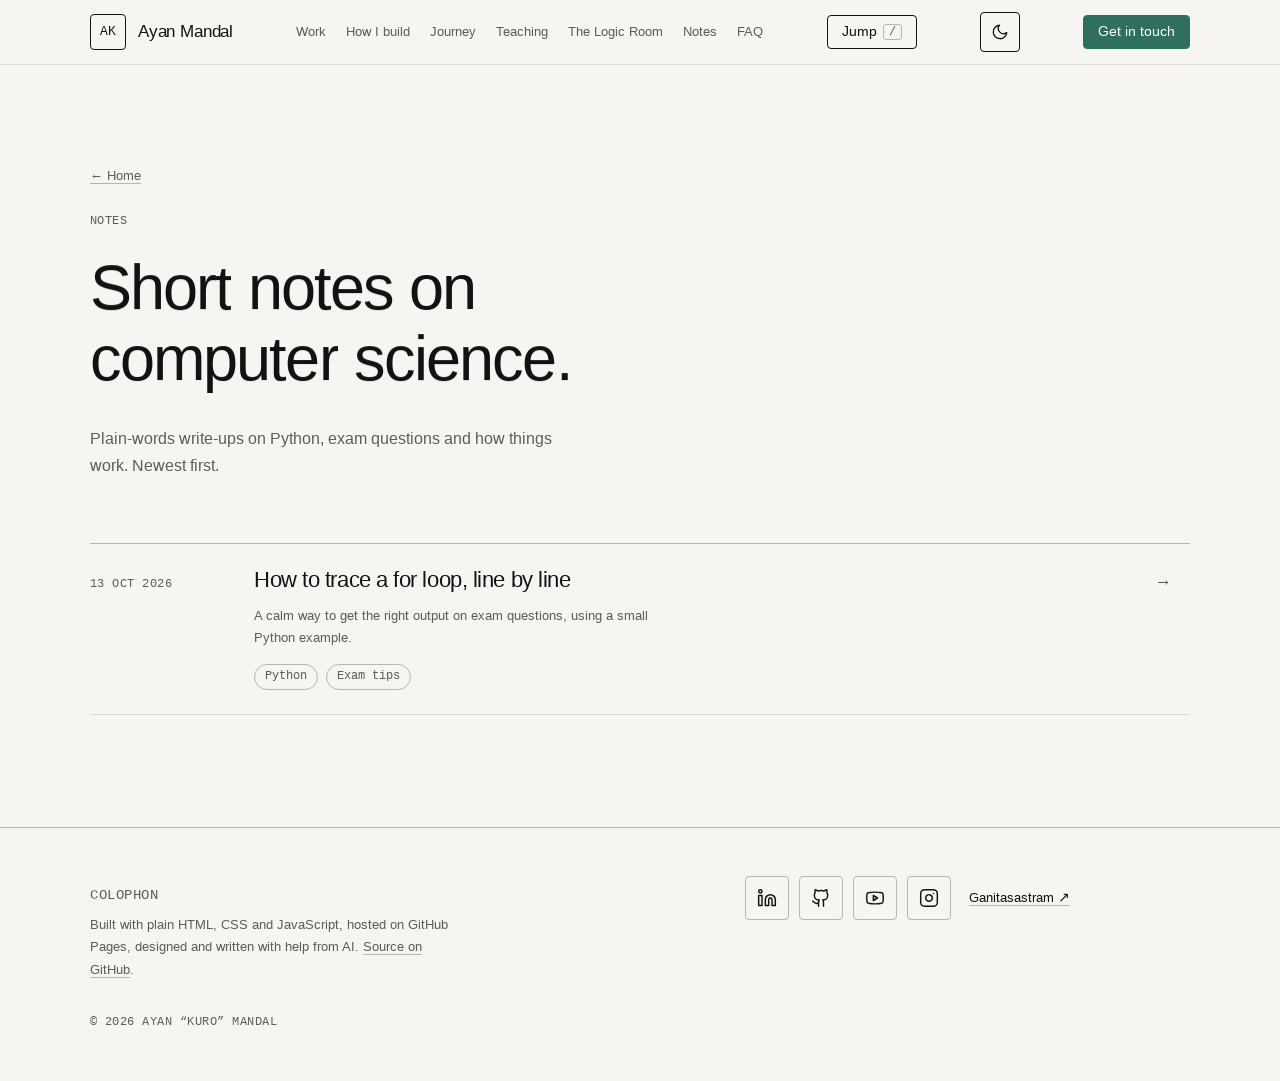
==== commit 70dd3abe: "Version the changed CSS and JS links so returning visitors get matching files GitHub Pages lets brow" ====
--- a/notes/index.html
+++ b/notes/index.html
@@ -22,9 +22,9 @@
   <link rel="preload" href="../assets/fonts/inter-tight-latin-500-normal.woff2" as="font" type="font/woff2" crossorigin>
   <link rel="preload" href="../assets/fonts/jetbrains-mono-latin-400-normal.woff2" as="font" type="font/woff2" crossorigin>
   <script>try{var t=localStorage.getItem("theme");if(t!=="light"&&t!=="dark")t=matchMedia("(prefers-color-scheme: dark)").matches?"dark":"light";document.documentElement.setAttribute("data-theme",t);if(t==="dark"){var m=document.querySelector('meta[name="theme-color"]');if(m)m.setAttribute("content","#131512")}}catch(e){};document.documentElement.classList.add("js");if(!matchMedia("(prefers-reduced-motion: reduce)").matches)document.documentElement.classList.add("js-motion")</script>
-  <link rel="stylesheet" href="../css/tokens.css">
+  <link rel="stylesheet" href="../css/tokens.css?v=2">
   <link rel="stylesheet" href="../css/base.css">
-  <link rel="stylesheet" href="../css/components.css">
+  <link rel="stylesheet" href="../css/components.css?v=2">
 </head>
 <body>
   <a class="skip-link" href="#main">Skip to content</a>
@@ -95,7 +95,7 @@
   </footer>
   <script src="../js/vendor/gsap.min.js" defer></script>
   <script src="../js/vendor/ScrollTrigger.min.js" defer></script>
-  <script src="../js/main.js" defer></script>
+  <script src="../js/main.js?v=2" defer></script>
   <script src="../js/localtime.js" defer></script>
   <script src="../js/motion.js" defer></script>
   <script src="../js/jumpbar.js" defer></script>
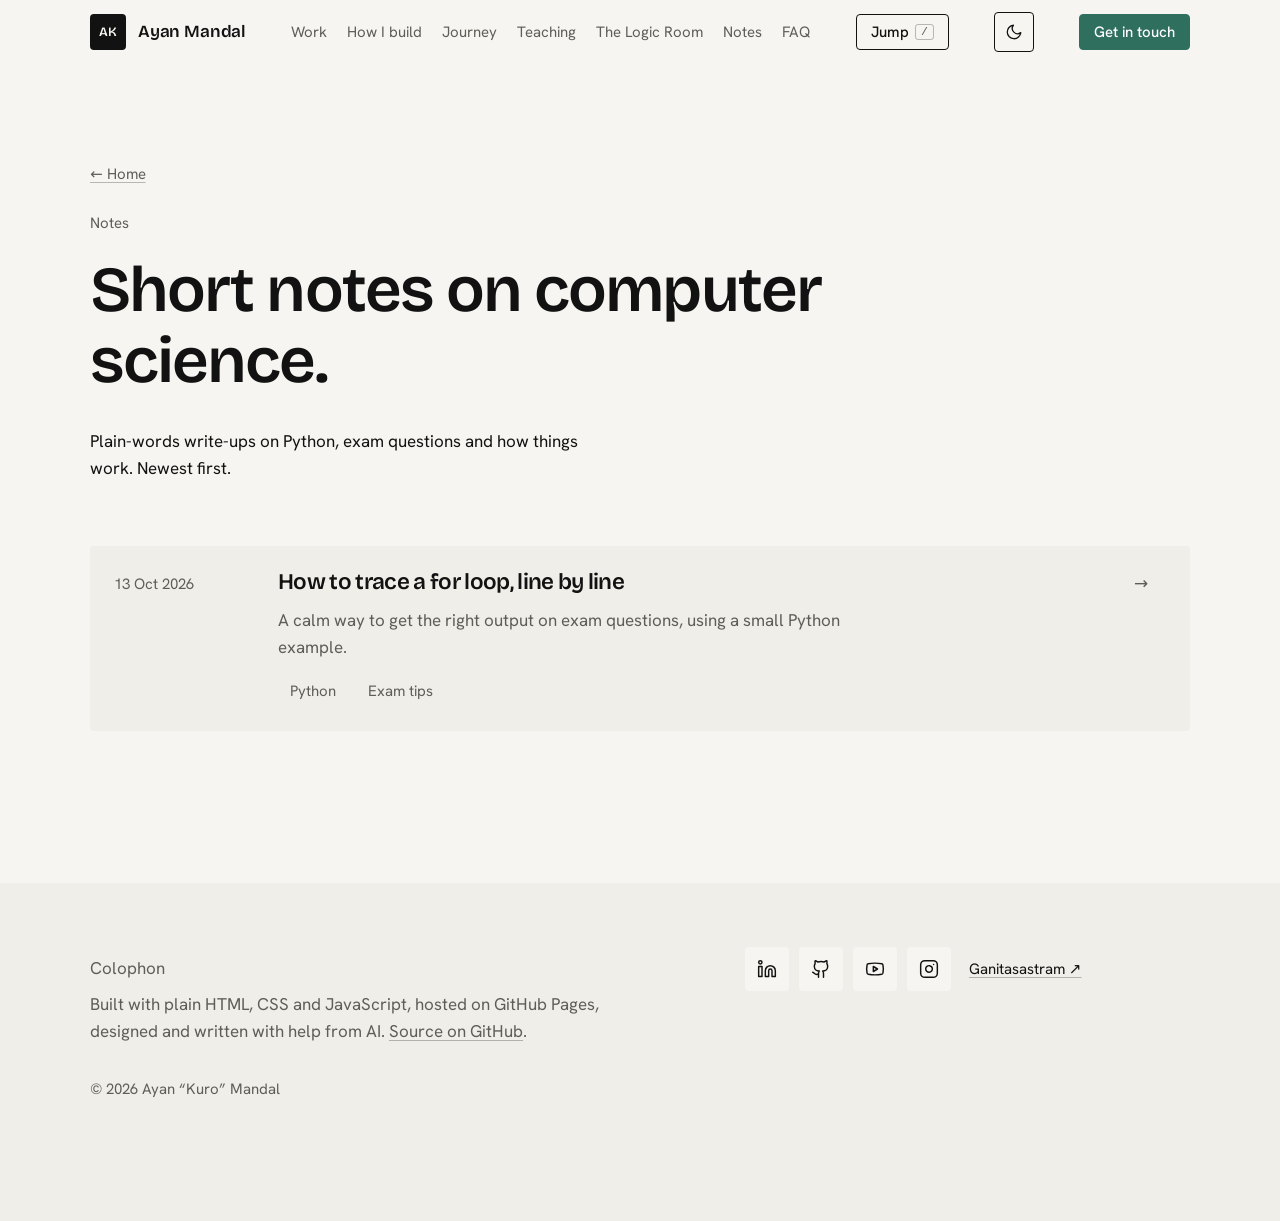
==== commit c2a4a711: "Redesign portfolio: new fonts, mascot, boot screen and teaching section - Bricolage Grotesque headli" ====
--- a/notes/index.html
+++ b/notes/index.html
@@ -18,13 +18,12 @@
   <meta property="og:image:height" content="630">
   <meta property="og:image:alt" content="Ayan Kuro Mandal: I teach logic and build with AI. Web developer, Data Science student, CS educator.">
   <meta name="twitter:card" content="summary_large_image">
-  <link rel="preload" href="../assets/fonts/inter-tight-latin-400-normal.woff2" as="font" type="font/woff2" crossorigin>
-  <link rel="preload" href="../assets/fonts/inter-tight-latin-500-normal.woff2" as="font" type="font/woff2" crossorigin>
-  <link rel="preload" href="../assets/fonts/jetbrains-mono-latin-400-normal.woff2" as="font" type="font/woff2" crossorigin>
+  <link rel="preload" href="../assets/fonts/hanken-grotesk-latin-400-normal.woff2" as="font" type="font/woff2" crossorigin>
+  <link rel="preload" href="../assets/fonts/bricolage-grotesque-latin-600-normal.woff2" as="font" type="font/woff2" crossorigin>
   <script>try{var t=localStorage.getItem("theme");if(t!=="light"&&t!=="dark")t=matchMedia("(prefers-color-scheme: dark)").matches?"dark":"light";document.documentElement.setAttribute("data-theme",t);if(t==="dark"){var m=document.querySelector('meta[name="theme-color"]');if(m)m.setAttribute("content","#131512")}}catch(e){};document.documentElement.classList.add("js");if(!matchMedia("(prefers-reduced-motion: reduce)").matches)document.documentElement.classList.add("js-motion")</script>
-  <link rel="stylesheet" href="../css/tokens.css?v=2">
-  <link rel="stylesheet" href="../css/base.css">
-  <link rel="stylesheet" href="../css/components.css?v=2">
+  <link rel="stylesheet" href="../css/tokens.css?v=20261022">
+  <link rel="stylesheet" href="../css/base.css?v=20261022">
+  <link rel="stylesheet" href="../css/components.css?v=20261022">
 </head>
 <body>
   <a class="skip-link" href="#main">Skip to content</a>
@@ -95,9 +94,9 @@
   </footer>
   <script src="../js/vendor/gsap.min.js" defer></script>
   <script src="../js/vendor/ScrollTrigger.min.js" defer></script>
-  <script src="../js/main.js?v=2" defer></script>
-  <script src="../js/localtime.js" defer></script>
-  <script src="../js/motion.js" defer></script>
-  <script src="../js/jumpbar.js" defer></script>
+  <script src="../js/main.js?v=20261022" defer></script>
+  <script src="../js/localtime.js?v=20261022" defer></script>
+  <script src="../js/motion.js?v=20261022" defer></script>
+  <script src="../js/jumpbar.js?v=20261022" defer></script>
 </body>
 </html>
--- a/css/tokens.css
+++ b/css/tokens.css
@@ -1,32 +1,10 @@
 /* Design tokens: "The Logic Room Notebook" */
 
-@font-face {
-  font-family: "Inter Tight";
-  src: url("../assets/fonts/inter-tight-latin-400-normal.woff2") format("woff2");
-  font-weight: 400;
-  font-style: normal;
-  font-display: swap;
-}
-@font-face {
-  font-family: "Inter Tight";
-  src: url("../assets/fonts/inter-tight-latin-500-normal.woff2") format("woff2");
-  font-weight: 500;
-  font-style: normal;
-  font-display: swap;
-}
-@font-face {
-  font-family: "JetBrains Mono";
-  src: url("../assets/fonts/jetbrains-mono-latin-400-normal.woff2") format("woff2");
-  font-weight: 400;
-  font-style: normal;
-  font-display: swap;
-}
-
-/* Metric-matched fallbacks: the page lays out the same before and after the web fonts load,
-   so there is no text re-wrap (layout shift) when they arrive. Ratios measured against Arial. */
-@font-face { font-family: "Inter Tight Fallback"; src: local("Arial"), local("Helvetica Neue"), local("Liberation Sans"); font-weight: 400; size-adjust: 96.1%; }
-@font-face { font-family: "Inter Tight Fallback"; src: local("Arial"), local("Helvetica Neue"), local("Liberation Sans"); font-weight: 500; size-adjust: 98.3%; }
-@font-face { font-family: "JetBrains Mono Fallback"; src: local("Courier New"), local("Liberation Mono"); size-adjust: 100%; }
+@font-face { font-family: "Bricolage Grotesque"; src: url("../assets/fonts/bricolage-grotesque-latin-600-normal.woff2") format("woff2"); font-weight: 600; font-style: normal; font-display: swap; }
+@font-face { font-family: "Bricolage Grotesque"; src: url("../assets/fonts/bricolage-grotesque-latin-800-normal.woff2") format("woff2"); font-weight: 800; font-style: normal; font-display: swap; }
+@font-face { font-family: "JetBrains Mono"; src: url("../assets/fonts/jetbrains-mono-latin-500-normal.woff2") format("woff2"); font-weight: 500; font-style: normal; font-display: swap; }
+@font-face { font-family: "Hanken Grotesk"; src: url("../assets/fonts/hanken-grotesk-latin-400-normal.woff2") format("woff2"); font-weight: 400; font-style: normal; font-display: swap; }
+@font-face { font-family: "Hanken Grotesk"; src: url("../assets/fonts/hanken-grotesk-latin-500-normal.woff2") format("woff2"); font-weight: 500; font-style: normal; font-display: swap; }
 
 :root {
   /* colour */
@@ -43,15 +21,16 @@
   color-scheme: light;
 
   /* type: system fallbacks include Bengali-capable fonts */
-  --font-ui: "Inter Tight", "Inter Tight Fallback", system-ui, -apple-system, "Segoe UI", Roboto, "Noto Sans Bengali", "Nirmala UI", sans-serif;
-  --font-mono: "JetBrains Mono", "JetBrains Mono Fallback", ui-monospace, SFMono-Regular, Menlo, Consolas, monospace;
+  --font-ui: "Hanken Grotesk", system-ui, -apple-system, "Segoe UI", Roboto, "Noto Sans Bengali", "Nirmala UI", sans-serif;
+  --font-display: "Bricolage Grotesque", "Hanken Grotesk", system-ui, -apple-system, "Segoe UI", Roboto, "Noto Sans Bengali", "Nirmala UI", sans-serif;
+  --font-mono: "JetBrains Mono", ui-monospace, SFMono-Regular, Menlo, Consolas, monospace;
 
   --fs-hero: clamp(2.5rem, 1.2rem + 6.5vw, 6.25rem);
   --fs-h2: clamp(1.75rem, 1.2rem + 2.2vw, 2.75rem);
   --fs-h3: clamp(1.15rem, 1.05rem + 0.5vw, 1.4rem);
   --fs-body: clamp(1rem, 0.96rem + 0.2vw, 1.0625rem);
-  --fs-small: 0.875rem;
-  --fs-mono: 0.78rem;
+  --fs-small: 0.9375rem;
+  --fs-mono: 0.9375rem;
 
   /* layout */
   --space: 8px;
--- a/css/base.css
+++ b/css/base.css
@@ -20,8 +20,8 @@
 h1, h2, h3, p, ul, ol, dl, figure { margin: 0; }
 ul, ol { padding: 0; list-style: none; }
 
-h1, h2, h3 { font-weight: 500; letter-spacing: -0.02em; line-height: 1.1; }
-h2 { font-size: var(--fs-h2); }
+h1, h2, h3 { font-family: var(--font-display); font-weight: 600; letter-spacing: -0.02em; line-height: 1.1; }
+h2 { font-size: var(--fs-h2); letter-spacing: -0.03em; }
 h3 { font-size: var(--fs-h3); line-height: 1.25; letter-spacing: -0.01em; }
 
 strong, b { font-weight: 500; }
@@ -40,12 +40,10 @@
 .wrap { width: min(100% - 2 * var(--gutter), var(--col-wide)); margin-inline: auto; }
 .narrow { max-width: var(--col-text); }
 
-.mono { font-family: var(--font-mono); font-size: var(--fs-mono); letter-spacing: 0.04em; text-transform: uppercase; color: var(--muted); }
+.mono { font-size: var(--fs-small); color: var(--muted); }
 
-.section { padding-block: clamp(64px, 10vw, 120px); border-top: 1px solid var(--hairline); }
+.section { padding-block: clamp(72px, 11vw, 150px); }
 .section-head { display: grid; gap: calc(var(--space) * 2); margin-bottom: clamp(32px, 5vw, 56px); }
-.section-head .mono { display: flex; gap: 12px; }
-.section-head .mono b { color: var(--accent); font-weight: 400; }
 
 .sr-only {
   position: absolute; width: 1px; height: 1px; margin: -1px; padding: 0;
--- a/css/components.css
+++ b/css/components.css
@@ -1,13 +1,14 @@
 /* Components */
 
 /* ---------- header ---------- */
-.site-header { position: sticky; top: 0; z-index: 50; background: color-mix(in srgb, var(--paper) 92%, transparent); backdrop-filter: blur(8px); border-bottom: 1px solid var(--hairline); }
+.site-header { position: sticky; top: 0; z-index: 50; background: var(--paper); }
 .nav { display: flex; flex-wrap: wrap; align-items: center; justify-content: space-between; gap: 8px 24px; padding-block: 12px; }
-.brand { display: inline-flex; align-items: center; gap: 12px; text-decoration: none; font-weight: 500; letter-spacing: -0.01em; }
+.brand { display: inline-flex; align-items: center; gap: 12px; text-decoration: none; font-family: var(--font-display); font-weight: 600; letter-spacing: -0.01em; }
 .monogram {
+  font-family: var(--font-display); font-weight: 800;
   display: grid; place-items: center; width: 36px; height: 36px;
-  border: 1px solid var(--ink); border-radius: var(--radius);
-  font-family: var(--font-mono); font-size: 0.8rem; font-weight: 400; letter-spacing: 0;
+  background: var(--ink); color: var(--paper); border-radius: var(--radius);
+  font-size: 0.8rem; font-weight: 400; letter-spacing: 0;
 }
 .nav-links { display: flex; flex-wrap: wrap; gap: 4px 20px; order: 3; width: 100%; font-size: var(--fs-small); }
 .nav-links a { text-decoration: none; color: var(--muted); padding-block: 4px; }
@@ -33,86 +34,90 @@
 .link-quiet { font-size: var(--fs-small); color: var(--muted); }
 
 /* ---------- hero ---------- */
-.hero { position: relative; padding-block: clamp(56px, 9vw, 120px) clamp(56px, 8vw, 96px); overflow: hidden; }
-.hero::before { /* faint graph-paper grid, hero only */
-  content: ""; position: absolute; inset: 0; z-index: 0; pointer-events: none;
-  background-image:
-    linear-gradient(var(--hairline) 1px, transparent 1px),
-    linear-gradient(90deg, var(--hairline) 1px, transparent 1px);
-  background-size: 40px 40px;
-  opacity: 0.45;
-  mask-image: linear-gradient(to bottom, #000 40%, transparent 100%);
-  -webkit-mask-image: linear-gradient(to bottom, #000 40%, transparent 100%);
-}
-.hero > .wrap { position: relative; z-index: 1; }
-.corner-info { display: flex; flex-wrap: wrap; justify-content: space-between; gap: 8px 24px; margin-bottom: clamp(32px, 6vw, 72px); }
-.badge { display: inline-flex; align-items: center; gap: 8px; }
-.badge::before { content: ""; width: 8px; height: 8px; border-radius: 50%; background: var(--accent); }
-.hero-name { display: flex; align-items: center; gap: 16px; margin-bottom: 24px; }
-.hero-name h1 { font-size: var(--fs-h3); font-weight: 500; }
-.hero-line { font-size: var(--fs-hero); font-weight: 500; letter-spacing: -0.035em; line-height: 1.02; max-width: 14ch; }
+.hero { padding-block: clamp(48px, 8vw, 104px) clamp(64px, 9vw, 120px); }
+.hero-name { font-family: var(--font-display); font-size: var(--fs-h3); font-weight: 600; }
+.hero-line { font-family: var(--font-display); font-size: clamp(2.6rem, 1rem + 7.4vw, 6.5rem); font-weight: 800; letter-spacing: -0.045em; line-height: 0.98; margin-top: 24px; text-wrap: balance; }
 .hero-line em { font-style: normal; color: var(--accent); }
-.hero-caption { margin-top: 28px; }
-.hero-intro { margin-top: 20px; max-width: 52ch; color: var(--muted); }
-.hero-cta { display: flex; flex-wrap: wrap; align-items: center; gap: 16px 20px; margin-top: 36px; }
-.hero-doodle { position: absolute; right: var(--gutter); bottom: 24px; width: clamp(160px, 24vw, 300px); color: var(--accent); z-index: 1; display: none; }
-@media (min-width: 900px) { .hero-doodle { display: block; } }
+.hero-row { display: grid; gap: 48px; margin-top: clamp(40px, 6vw, 72px); align-items: center; }
+@media (min-width: 900px) { .hero-row { grid-template-columns: 1fr 1.1fr; gap: 72px; } }
+.hero-caption { color: var(--ink); font-weight: 500; }
+.hero-intro { margin-top: 16px; max-width: 52ch; color: var(--ink); }
+.hero-cta { display: flex; flex-wrap: wrap; align-items: center; gap: 16px 20px; margin-top: 32px; }
+
+/* ---------- diagrams ---------- */
+.diagram { width: 100%; height: auto; color: var(--ink); }
+.diagram text { font-family: var(--font-ui); fill: currentColor; }
+.diagram text[font-weight="500"] { font-family: var(--font-display); font-weight: 600; }
+.diagram .node { fill: var(--paper); }
+.diagram .node-key { fill: var(--accent); }
+.diagram .t-key { fill: var(--accent-ink); }
+.diagram .t-sub { fill: var(--muted); }
+.diagram .t-key-sub { fill: var(--accent-ink); opacity: .9; }
+.diagram .link { fill: none; stroke: var(--ink); stroke-width: 2; stroke-linecap: round; stroke-linejoin: round; }
+.diagram .link-key { stroke: var(--accent); }
+.diagram .head { fill: var(--ink); }
+.diagram .head-key { fill: var(--accent); }
+.hero-work { display: grid; gap: 12px; }
+.hero-work a:not(figcaption a) { display: block; aspect-ratio: 5 / 4; overflow: hidden; border-radius: var(--radius); background: var(--paper-2); }
+.hero-work img { width: 100%; height: 100%; object-fit: cover; object-position: top; transition: transform .3s; }
+.hero-work a:hover img { transform: scale(1.02); }
+.hero-work figcaption { color: var(--muted); font-size: var(--fs-small); }
+.process-diagram { background: var(--paper-2); border-radius: var(--radius); padding: clamp(16px, 3vw, 32px); margin-top: 48px; }
+.process-diagram .node { fill: var(--paper); }
 
 /* ---------- work rows ---------- */
-.work-list { border-top: 1px solid var(--hairline-strong); }
+.work-list { display: grid; gap: 8px; }
 .work-row {
-  display: grid; gap: 12px 24px; padding-block: 28px;
-  border-bottom: 1px solid var(--hairline); text-decoration: none; color: inherit;
+  display: grid; gap: 12px 24px; padding: 28px 24px;
+  background: var(--paper-2); border-radius: var(--radius); text-decoration: none; color: inherit;
 }
 @media (min-width: 800px) { .work-row { grid-template-columns: 120px 1.2fr 1.4fr 32px; align-items: baseline; } }
 .work-row h3 { font-size: var(--fs-h3); }
 .work-row:hover h3 { color: var(--accent); }
-.work-row .arrow { font-family: var(--font-mono); color: var(--muted); transition: transform .15s, color .15s; }
+.work-row .arrow { color: var(--muted); transition: transform .15s, color .15s; }
 .work-row:hover .arrow { transform: translateX(4px); color: var(--accent); }
 .meta { display: grid; gap: 4px; font-size: var(--fs-small); color: var(--muted); }
-.meta b { font-family: var(--font-mono); font-size: var(--fs-mono); font-weight: 400; letter-spacing: .04em; text-transform: uppercase; color: var(--ink); margin-right: 8px; }
+.meta b { font-size: var(--fs-mono); font-weight: 400; color: var(--ink); margin-right: 8px; }
 .work-more { margin-top: 24px; display: flex; flex-wrap: wrap; gap: 8px 16px; align-items: baseline; font-size: var(--fs-small); color: var(--muted); }
-.tag { font-family: var(--font-mono); font-size: var(--fs-mono); border: 1px solid var(--hairline-strong); border-radius: 999px; padding: 2px 10px; color: var(--muted); }
+.tag { font-size: var(--fs-small); background: var(--paper-2); border-radius: 999px; padding: 4px 12px; color: var(--muted); }
 
 /* ---------- AI process ---------- */
 .manifesto { font-size: clamp(1.25rem, 1.05rem + 1vw, 1.75rem); line-height: 1.35; letter-spacing: -0.015em; max-width: 30em; }
-.steps { display: grid; gap: 0; margin-top: 48px; counter-reset: step; border-top: 1px solid var(--hairline-strong); }
-@media (min-width: 800px) { .steps { grid-template-columns: repeat(3, 1fr); } .steps li + li { border-left: 1px solid var(--hairline); } }
-.steps li { counter-increment: step; padding: 24px 24px 24px 0; border-bottom: 1px solid var(--hairline); }
-@media (min-width: 800px) { .steps li { padding: 24px; border-bottom: 0; } .steps li:first-child { padding-left: 0; } }
-.steps li::before { content: "0" counter(step); font-family: var(--font-mono); font-size: var(--fs-mono); color: var(--accent); }
-.steps h3 { margin: 8px 0; }
-.steps p { color: var(--muted); font-size: var(--fs-small); }
+.steps { display: grid; gap: 8px; margin-top: 8px; }
+@media (min-width: 800px) { .steps { grid-template-columns: repeat(3, 1fr); } }
+.steps li { padding: 24px; background: var(--paper-2); border-radius: var(--radius); }
+.steps h3 { margin: 0 0 8px; }
+.steps p { color: var(--ink); font-size: var(--fs-body); }
 
 /* ---------- timeline & certs ---------- */
-.timeline { border-left: 1px solid var(--hairline-strong); margin-left: 4px; }
+.timeline { margin-left: 4px; }
 .timeline li { position: relative; padding: 0 0 36px 28px; }
 .timeline li:last-child { padding-bottom: 0; }
-.timeline li::before { content: ""; position: absolute; left: -5px; top: 8px; width: 9px; height: 9px; background: var(--paper); border: 1px solid var(--ink); border-radius: 50%; }
+.timeline li::before { content: ""; position: absolute; left: -5px; top: 8px; width: 9px; height: 9px; background: var(--ink); border-radius: 50%; }
 .timeline li:first-child::before { background: var(--accent); border-color: var(--accent); }
 .timeline time { display: block; margin-bottom: 4px; }
 .timeline p { color: var(--muted); margin-top: 6px; max-width: 60ch; }
 .subhead { margin: 64px 0 20px; }
-.certs { border-top: 1px solid var(--hairline-strong); }
-.cert { display: grid; gap: 4px 24px; padding-block: 16px; border-bottom: 1px solid var(--hairline); }
+.certs { display: grid; gap: 8px; }
+.cert { display: grid; gap: 4px 24px; padding: 16px 20px; background: var(--paper-2); border-radius: var(--radius); }
 @media (min-width: 700px) { .cert { grid-template-columns: 1.6fr 1fr 1fr 80px; align-items: baseline; } }
 .cert strong { font-weight: 500; }
 .cert span { color: var(--muted); font-size: var(--fs-small); }
 
 /* ---------- teaching ---------- */
-.facts { display: grid; gap: 0; border-top: 1px solid var(--hairline-strong); }
-@media (min-width: 700px) { .facts { grid-template-columns: repeat(2, 1fr); } }
-.facts div { padding: 20px 24px 20px 0; border-bottom: 1px solid var(--hairline); }
-.facts dt { margin-bottom: 4px; }
-.facts dd { margin: 0; }
-.cards { display: grid; gap: 16px; margin-top: 32px; align-items: start; }
+.facts { display: grid; gap: 8px; grid-template-columns: repeat(2, 1fr); }
+@media (min-width: 900px) { .facts { grid-template-columns: repeat(4, 1fr); } }
+.facts > div { display: flex; flex-direction: column; justify-content: space-between; gap: 20px; min-height: 180px; padding: 24px; background: var(--paper-2); border-radius: var(--radius); }
+.fact-l { color: var(--muted); font-size: var(--fs-small); max-width: 18ch; }
+.fact-n { margin: 0; font-family: var(--font-display); font-weight: 800; font-size: clamp(3rem, 2rem + 4vw, 5.5rem); line-height: 1; letter-spacing: -0.04em; color: var(--accent); }
+.facts-note { margin-top: 16px; color: var(--muted); }
+.cards { display: grid; gap: 8px; margin-top: 8px; align-items: stretch; }
 @media (min-width: 700px) { .cards { grid-template-columns: repeat(2, 1fr); } }
-.card { border: 1px solid var(--hairline-strong); border-radius: var(--radius); padding: 20px; display: grid; gap: 8px; align-content: start; background: var(--paper); }
-.card p { color: var(--muted); font-size: var(--fs-small); }
+.card { border-radius: var(--radius); padding: 20px; display: grid; gap: 8px; align-content: start; background: var(--paper-2); }
+.card p { color: var(--muted); font-size: var(--fs-body); }
 .card .tag { justify-self: start; }
-.card-preview { display: block; aspect-ratio: 4 / 3; overflow: hidden; border: 1px solid var(--hairline); border-radius: 2px; background: var(--paper-2); }
+.card-preview { display: block; aspect-ratio: 4 / 3; overflow: hidden; border-radius: 2px; background: var(--paper); }
 .card-preview img { width: 100%; height: 100%; object-fit: cover; object-position: top; }
-.card-preview:hover { border-color: var(--accent); }
 
 /* ---------- logic room ---------- */
 .lr-grid { display: grid; gap: 16px; }
@@ -126,28 +131,27 @@
   .lr-card.short { flex: 1; grid-template-rows: 1fr auto auto; }
   .lr-card.short .lr-thumb { aspect-ratio: auto; min-height: 140px; }
 }
-.lr-card { display: grid; gap: 12px; align-content: start; text-decoration: none; border: 1px solid var(--hairline-strong); border-radius: var(--radius); padding: 12px 12px 16px; transition: border-color .15s; }
-.lr-card:hover { border-color: var(--accent); }
-.lr-thumb { aspect-ratio: 16 / 9; background: var(--paper-2); border-radius: 2px; display: grid; place-items: center; overflow: hidden; }
+.lr-card { display: grid; gap: 12px; align-content: start; text-decoration: none; background: var(--paper-2); border-radius: var(--radius); padding: 12px 12px 16px; transition: background-color .15s; }
+.lr-card:hover { background: color-mix(in srgb, var(--ink) 8%, var(--paper)); }
+.lr-thumb { aspect-ratio: 16 / 9; background: var(--paper); border-radius: 2px; display: grid; place-items: center; overflow: hidden; }
 .lr-thumb img { width: 100%; height: 100%; object-fit: cover; }
 .lr-card h3 { font-size: 1.02rem; padding-inline: 4px; }
 .lr-card .mono { padding-inline: 4px; }
 .lr-links { display: flex; flex-wrap: wrap; gap: 8px 12px; }
-.lr-follow:hover { border-color: var(--hairline-strong); }
-.lr-art { position: relative; min-height: 150px; color: var(--ink); border-radius: 2px; background: var(--paper-2); color: var(--ink); overflow: hidden; }
+.lr-art { position: relative; min-height: 150px; color: var(--ink); border-radius: 2px; background: var(--paper); color: var(--ink); overflow: hidden; }
 .lr-art svg { position: absolute; inset: 0; width: 100%; height: 100%; display: block; }
 .lr-follow-body { display: grid; gap: 8px; padding: 4px 4px 0; }
-.lr-follow-body p:not(.lr-links) { color: var(--muted); font-size: var(--fs-small); }
+.lr-follow-body p:not(.lr-links) { color: var(--muted); font-size: var(--fs-body); }
 .lr-follow-body .lr-links { margin-top: 8px; }
 
 /* ---------- notes (blog) ---------- */
-.note-list { border-top: 1px solid var(--hairline-strong); }
-.note-row { display: grid; gap: 8px 24px; padding-block: 24px; border-bottom: 1px solid var(--hairline); text-decoration: none; color: inherit; }
+.note-list { display: grid; gap: 8px; }
+.note-row { display: grid; gap: 8px 24px; padding: 24px; background: var(--paper-2); border-radius: var(--radius); text-decoration: none; color: inherit; }
 @media (min-width: 800px) { .note-row { grid-template-columns: 140px 1fr 32px; align-items: baseline; } }
 .note-row :is(h2, h3) { font-size: var(--fs-h3); }
-.note-row p { color: var(--muted); font-size: var(--fs-small); margin-top: 6px; max-width: 60ch; }
+.note-row p { color: var(--muted); font-size: var(--fs-body); margin-top: 6px; max-width: 60ch; }
 .note-row:hover h3 { color: var(--accent); }
-.note-row .arrow { font-family: var(--font-mono); color: var(--muted); transition: transform .15s, color .15s; }
+.note-row .arrow { color: var(--muted); transition: transform .15s, color .15s; }
 .note-row:hover .arrow { transform: translateX(4px); color: var(--accent); }
 .note-tags { display: flex; flex-wrap: wrap; gap: 8px; margin-top: 10px; }
 .post-body pre { background: var(--paper-2); border: 1px solid var(--hairline); border-radius: var(--radius); padding: 16px; overflow-x: auto; font-family: var(--font-mono); font-size: .85rem; line-height: 1.6; margin-top: 14px; }
@@ -157,11 +161,11 @@
 .post-body p + ol, .post-body p + pre, .post-body pre + p { margin-top: 14px; }
 
 /* ---------- FAQ ---------- */
-.faq { border-top: 1px solid var(--hairline-strong); max-width: var(--col-text); }
-.faq details { border-bottom: 1px solid var(--hairline); }
+.faq { display: grid; gap: 8px; max-width: var(--col-text); }
+.faq details { background: var(--paper-2); border-radius: var(--radius); padding-inline: 20px; }
 .faq summary { cursor: pointer; padding: 18px 32px 18px 0; font-weight: 500; list-style: none; position: relative; }
 .faq summary::-webkit-details-marker { display: none; }
-.faq summary::after { content: "+"; position: absolute; right: 4px; top: 16px; font-family: var(--font-mono); color: var(--muted); }
+.faq summary::after { content: "+"; position: absolute; right: 4px; top: 16px; color: var(--muted); }
 .faq details[open] summary::after { content: "–"; }
 .faq details p { padding: 0 0 20px; color: var(--muted); max-width: 60ch; }
 
@@ -185,19 +189,17 @@
 .form-status.err { color: var(--danger); }
 .honeypot { position: absolute; left: -9999px; width: 1px; height: 1px; opacity: 0; }
 .contact-side { display: grid; gap: 16px; align-content: start; color: var(--ink); }
-.contact-art { width: 100%; max-width: 460px; height: auto; display: block; border: 1px solid var(--hairline); border-radius: var(--radius); background: var(--paper-2); }
-.contact-art text { font-family: var(--font-mono); }
 @media (min-width: 900px) { .contact-side { position: sticky; top: 96px; align-self: start; } }
 .contact-note { font-size: var(--fs-small); color: var(--muted); }
 .contact-note a { color: var(--accent); }
 
 /* ---------- footer ---------- */
-.site-footer { border-top: 1px solid var(--hairline-strong); padding-block: 48px; }
+.site-footer { background: var(--paper-2); padding-block: 64px 40px; margin-top: 40px; }
 .footer-grid { display: grid; gap: 32px; }
 @media (min-width: 800px) { .footer-grid { grid-template-columns: 1.4fr 1fr; } }
-.colophon p { color: var(--muted); font-size: var(--fs-small); max-width: 52ch; margin-top: 8px; }
+.colophon p { color: var(--muted); font-size: var(--fs-body); max-width: 52ch; margin-top: 8px; }
 .footer-links { display: flex; flex-wrap: wrap; align-items: center; gap: 10px 10px; font-size: var(--fs-small); align-content: start; }
-.social { display: grid; place-items: center; width: 44px; height: 44px; border: 1px solid var(--hairline-strong); border-radius: var(--radius); color: var(--ink); transition: background .15s, color .15s, border-color .15s; }
+.social { display: grid; place-items: center; width: 44px; height: 44px; background: var(--paper); border-radius: var(--radius); color: var(--ink); transition: background .15s, color .15s, border-color .15s; }
 .social:hover { background: var(--ink); color: var(--paper); border-color: var(--ink); }
 .footer-site { margin-left: 8px; }
 .copyright { margin-top: 32px; }
@@ -206,18 +208,18 @@
 .cs-hero { padding-block: clamp(48px, 8vw, 96px) 40px; }
 .cs-hero .back { font-size: var(--fs-small); color: var(--muted); }
 .cs-hero h1 { font-size: clamp(2rem, 1.2rem + 4vw, 4rem); letter-spacing: -0.03em; margin: 20px 0 32px; max-width: 18ch; }
-.cs-meta { display: grid; gap: 0; border-top: 1px solid var(--hairline-strong); }
+.cs-meta { display: grid; gap: 8px; }
 @media (min-width: 800px) { .cs-meta { grid-template-columns: 1fr 1fr; } }
-.cs-meta div { padding: 16px 24px 16px 0; border-bottom: 1px solid var(--hairline); }
+.cs-meta div { padding: 16px 20px; background: var(--paper-2); border-radius: var(--radius); }
 .cs-meta dt { margin-bottom: 4px; }
-.cs-meta dd { margin: 0; font-size: var(--fs-small); }
+.cs-meta dd { margin: 0; font-size: var(--fs-body); }
 .cs-body { padding-block: 24px clamp(64px, 9vw, 112px); }
 .cs-body section { padding-block: 28px 8px; max-width: var(--col-text); }
 .cs-body h2 { font-size: var(--fs-h3); margin-bottom: 12px; }
 .cs-body p + p, .cs-body p + ul { margin-top: 14px; }
 .cs-body ul { list-style: disc; padding-left: 20px; display: grid; gap: 6px; }
-.cs-note { border-left: 2px solid var(--accent); padding-left: 16px; color: var(--muted); font-size: var(--fs-small); margin-top: 20px; }
-.cs-next { border-top: 1px solid var(--hairline-strong); padding-block: 32px; display: flex; flex-wrap: wrap; justify-content: space-between; gap: 12px; }
+.cs-note { border-left: 2px solid var(--accent); padding-left: 16px; color: var(--muted); font-size: var(--fs-body); margin-top: 20px; }
+.cs-next { padding-block: 32px; display: flex; flex-wrap: wrap; justify-content: space-between; gap: 12px; }
 
 /* ---------- motion (Phase 4) ---------- */
 /* Hover on work rows: small nudge, pointer devices only. Touch devices see the outcome text already. */
@@ -228,14 +230,11 @@
   .work-row:hover h3 { transform: translateX(6px); }
 }
 
-/* Masked line reveal: each word sits in a clip box, the inner span slides up */
-.w { display: inline-block; overflow: hidden; vertical-align: top; padding-bottom: .14em; margin-bottom: -.14em; }
-.wi { display: inline-block; will-change: transform; }
 
 /* Only when motion is allowed (head script sets html.js-motion): start hidden, JS reveals.
    Fail-open: if the script never takes over, everything shows after 2.5s. */
-.js-motion :is(.hero-line, .section-head h2, .cs-hero h1, .work-row, .work-more, .steps li, .timeline li, .cert, .facts div, .card, .lr-card, .lr-links, .note-row, .faq details, .contact-grid .form, .contact-side, .cs-body section) { opacity: 0; }
-.js-motion:not(.js-ready) :is(.hero-line, .section-head h2, .cs-hero h1, .work-row, .work-more, .steps li, .timeline li, .cert, .facts div, .card, .lr-card, .lr-links, .note-row, .faq details, .contact-grid .form, .contact-side, .cs-body section) { animation: fail-open .01s 2.5s forwards; }
+.js-motion :is(.work-row, .work-more, .steps li, .timeline li, .cert, .facts div, .card, .lr-card, .lr-links, .note-row, .faq details, .contact-grid .form, .contact-side, .cs-body section) { opacity: 0; }
+.js-motion:not(.js-ready) :is(.work-row, .work-more, .steps li, .timeline li, .cert, .facts div, .card, .lr-card, .lr-links, .note-row, .faq details, .contact-grid .form, .contact-side, .cs-body section) { animation: fail-open .01s 1.2s forwards; }
 @keyframes fail-open { to { opacity: 1; } }
 
 /* ---------- jump bar ---------- */
@@ -246,11 +245,11 @@
   .jump-btn kbd { display: none; }          /* no "/" key on phones */
   .corner-info { flex-direction: column; align-items: flex-start; } /* clock text can change without re-wrapping */
 }
-.jump-btn kbd { font-family: var(--font-mono); font-size: .72rem; border: 1px solid var(--hairline-strong); border-radius: 3px; padding: 0 5px; color: var(--muted); }
+.jump-btn kbd { font-size: .72rem; border: 1px solid var(--hairline-strong); border-radius: 3px; padding: 0 5px; color: var(--muted); }
 .jump { border: 1px solid var(--ink); border-radius: var(--radius); padding: 0; background: var(--paper); color: var(--ink); width: min(560px, calc(100vw - 32px)); margin: 12vh auto 0; }
 .jump::backdrop { background: rgba(18, 18, 18, .35); }
 .jump-inner { padding: 16px; display: grid; gap: 12px; }
-.jump-row { display: flex; align-items: center; gap: 10px; font-family: var(--font-mono); font-size: .95rem; border-bottom: 1px solid var(--hairline-strong); padding-bottom: 12px; }
+.jump-row { display: flex; align-items: center; gap: 10px; font-size: .95rem; border-bottom: 1px solid var(--hairline-strong); padding-bottom: 12px; }
 .jump-prompt { color: var(--accent); white-space: nowrap; }
 .jump-input { flex: 1; min-width: 0; border: 0; background: transparent; font: inherit; color: var(--ink); padding: 4px 0; }
 .jump-input:focus { outline: none; }
@@ -258,7 +257,7 @@
 .jump-list { display: grid; }
 .jump-item { display: flex; justify-content: space-between; gap: 16px; width: 100%; text-align: left; background: transparent; border: 0; border-radius: 3px; padding: 10px 8px; cursor: pointer; font: inherit; color: var(--ink); }
 .jump-item:hover, .jump-item:focus-visible { background: var(--paper-2); }
-.jump-cmd { font-family: var(--font-mono); font-size: .9rem; }
+.jump-cmd { font-size: .9rem; }
 .jump-desc { color: var(--muted); font-size: var(--fs-small); }
 .jump-status { min-height: 1.3em; text-transform: none; letter-spacing: 0; color: var(--danger); }
 .jump-hint { text-transform: none; }
@@ -278,11 +277,10 @@
     flex-direction: column; flex-wrap: nowrap; gap: 0;
     padding: 4px var(--gutter) 12px;
     max-height: calc(100vh - 72px); overflow-y: auto;
-    background: var(--paper); border-bottom: 1px solid var(--hairline-strong);
-    font-size: 1.1rem;
+    background: var(--paper); font-size: 1.1rem;
   }
   .js .nav-links.open { display: flex; }
-  .js .nav-links a { color: var(--ink); padding: 14px 0; border-bottom: 1px solid var(--hairline); }
+  .js .nav-links a { color: var(--ink); padding: 14px 0; }
   .js .nav-links a:last-child { border-bottom: 0; }
 }
 @media (max-width: 599px) {
@@ -309,8 +307,142 @@
   }
 }
 /* the white notes page and thumbnails are easier on the eyes when slightly dimmed in the dark theme */
-html[data-theme="dark"] :is(.card-preview, .lr-thumb) img { filter: brightness(0.9); }
+html[data-theme="dark"] :is(.card-preview, .lr-thumb, .hero-work) img { filter: brightness(0.9); }
 
 @media (prefers-reduced-motion: reduce) {
   *, *::before, *::after { transition-duration: 0.01ms !important; animation-duration: 0.01ms !important; }
 }
+
+/* contact: channels */
+.channels { display: grid; gap: 8px; }
+.channel { display: grid; gap: 2px; padding: 20px 24px; background: var(--paper-2); border-radius: var(--radius); text-decoration: none; }
+.channel strong { font-family: var(--font-display); font-size: var(--fs-h3); }
+.channel span { color: var(--muted); font-size: var(--fs-body); }
+.channel:hover { background: color-mix(in srgb, var(--ink) 8%, var(--paper)); color: inherit; }
+.pd-tall { display: block; max-width: 340px; margin-inline: auto; }
+.pd-wide { display: none; }
+@media (min-width: 800px) { .pd-wide { display: block; } .pd-tall { display: none; } }
+
+/* teaching: study-guide cards */
+.card-preview { aspect-ratio: 16 / 10; }
+.card h3 { margin-top: 4px; }
+
+/* process diagram: revealed by scroll (motion.js sets the start state) */
+.process-diagram .pd-step, .process-diagram .pd-arrow, .process-diagram .pd-loop { will-change: opacity, transform; }
+
+/* cursor trail (js/trail.js) */
+.trail { position: fixed; inset: 0; pointer-events: none; z-index: 5; overflow: hidden; }
+.trail-block { position: absolute; left: 0; top: 0; width: 20px; height: 20px; display: grid; place-items: center; font: 700 12px/1 var(--font-mono); opacity: 0; transition: opacity .35s ease-out; will-change: transform, opacity; }
+.trail-block.on { opacity: 1; transition: none; }
+
+/* top strip: terminal-style status line */
+.topbar { background: #000; color: #fff; font-family: var(--font-mono); font-size: .8125rem; }
+.topbar-in { display: flex; justify-content: space-between; gap: 16px; padding-block: 10px; }
+.topbar-status { display: inline-flex; align-items: center; gap: 10px; }
+.topbar-status i { width: 8px; height: 8px; border-radius: 50%; background: #5fed83; animation: blink 1.6s steps(2, jump-none) infinite; }
+@keyframes blink { 50% { opacity: .25; } }
+@media (prefers-reduced-motion: reduce) { .topbar-status i { animation: none; } }
+#localtime { color: #5fed83; }
+
+/* footer: the name at full width */
+.wordmark { font-family: var(--font-display); font-weight: 800; font-size: min(13.2vw, 10.1rem); line-height: .85; letter-spacing: -0.05em; text-transform: uppercase; white-space: nowrap; margin-bottom: 40px; color: var(--ink); }
+
+/* ---------- mascot (js/mascot.js) ---------- */
+.mascot { position: fixed; right: clamp(12px, 2.4vw, 32px); bottom: clamp(12px, 2.4vw, 28px); z-index: 40; display: flex; flex-direction: column; align-items: flex-end; gap: 10px; pointer-events: none; }
+.mascot > * { pointer-events: auto; }
+html:not(.js) .mascot { display: none; }
+.mascot-btn { display: block; width: clamp(68px, 7vw, 92px); padding: 0; border: 0; background: none; cursor: pointer; border-radius: 12px; }
+.mascot-btn svg { width: 100%; height: auto; overflow: visible; transform-origin: 50% 100%; animation: m-bob 3.2s ease-in-out infinite; }
+.mascot-btn:hover svg { animation: m-hop .5s ease-out 1, m-bob 3.2s ease-in-out .5s infinite; }
+.m-body { fill: #f4a542; }
+.m-floor { fill: #191e3c; }
+html[data-theme="dark"] .m-floor { fill: #f5f0e6; }
+.m-white { fill: #f5f0e6; }
+.m-pupil { fill: #191e3c; transition: transform .08s linear; }
+.m-eye { transform-box: fill-box; transform-origin: center; animation: m-blink 5.5s infinite; }
+.m-mouth { fill: none; stroke: #191e3c; stroke-width: 4.5; stroke-linecap: round; stroke-linejoin: round; }
+.m-cursor { fill: #191e3c; animation: m-cursor 1.1s steps(1) infinite; }
+.mascot.talking .m-cursor { animation-duration: .5s; }
+@keyframes m-bob { 50% { transform: translateY(-4px); } }
+@keyframes m-hop { 40% { transform: translateY(-12px) rotate(-3deg); } }
+@keyframes m-blink { 0%, 94%, 100% { transform: scaleY(1); } 97% { transform: scaleY(.1); } }
+@keyframes m-cursor { 50% { opacity: 0; } }
+.mascot-bubble { position: relative; max-width: 220px; margin: 0; padding: 10px 14px; background: var(--ink); color: var(--paper); border-radius: 14px 14px 4px 14px; font-size: .95rem; line-height: 1.35; font-weight: 500; }
+.mascot-bubble[hidden] { display: none; }
+.mascot-bubble.pop { animation: m-pop .22s ease-out; transform-origin: 100% 100%; }
+@keyframes m-pop { from { opacity: 0; transform: translateY(6px) scale(.92); } }
+@media (prefers-reduced-motion: reduce) {
+  .mascot-btn svg, .mascot-btn:hover svg, .m-eye, .m-cursor, .mascot-bubble.pop { animation: none; }
+}
+
+/* ---------- contact dialog ---------- */
+.contact-dialog { border: 0; padding: 0; background: var(--paper); color: var(--ink); width: min(960px, calc(100vw - 24px)); max-height: calc(100dvh - 24px); margin: auto; border-radius: var(--radius); overflow: auto; }
+.contact-dialog::backdrop { background: rgba(25, 30, 60, .6); }
+.cd-inner { display: grid; gap: 32px; padding: 28px 20px 24px; position: relative; }
+@media (min-width: 820px) { .cd-inner { grid-template-columns: 1.35fr 1fr; gap: 56px; padding: 48px; } }
+.cd-close { position: absolute; top: 8px; right: 8px; width: 44px; height: 44px; display: grid; place-items: center; border: 0; border-radius: var(--radius); background: transparent; color: var(--ink); cursor: pointer; }
+.cd-close:hover { background: var(--paper-2); }
+.cd-main h2 { font-size: var(--fs-h2); }
+.cd-main > p { margin-top: 10px; margin-bottom: 28px; max-width: 46ch; }
+.cd-side { align-self: start; display: grid; gap: 14px; }
+.cd-side h3 { margin-bottom: 2px; }
+@media (min-width: 820px) { .cd-side { padding-top: 56px; } }
+
+/* ---------- boot screen (js/boot.js) ---------- */
+/* Timeline (seconds): doorway rises .05 | eyes open .6 | glances .75 | the mouth (the terminal prompt) falls out and
+   Logi panics 1.4 | "loading portfolio..." types 1.9 to 3 | it is erased 3.15 | the mouth is picked up and Logi calms 3.7 |
+   Logi drops to the bottom edge 4.25 | js/boot.js lifts the whole screen, Logi hanging on its bottom edge, at 4.9. */
+.boot { display: none; }
+.booting { overflow: hidden; }
+.booting .boot { display: grid; place-items: center; position: fixed; inset: 0; z-index: 9999; background: #191e3c; cursor: pointer; }
+.boot.boot-out { animation: b-pull .8s cubic-bezier(.6, 0, .2, 1) forwards; }
+@keyframes b-pull { 0% { transform: translateY(0); } 16% { transform: translateY(16px); } 100% { transform: translateY(-101%); } }
+.boot svg { width: clamp(240px, 40vw, 340px); height: auto; overflow: visible; animation: b-down .45s 4.25s cubic-bezier(.5, 0, .3, 1) forwards; }
+@keyframes b-down { to { transform: translateY(var(--down, 0px)); } }
+
+.b-logi { animation: b-shiver .07s 1.4s 12 alternate linear; }
+@keyframes b-shiver { from { transform: translateX(-1.6px); } to { transform: translateX(1.6px); } }
+.b-door { fill: #f4a542; transform-box: fill-box; transform-origin: 50% 100%; opacity: 0; animation: b-rise .35s .05s cubic-bezier(.2, .8, .2, 1) forwards; }
+.b-floor { fill: #f5f0e6; transform-box: fill-box; transform-origin: 50% 50%; transform: scaleX(0); animation: b-floor .35s .05s ease-out forwards; }
+.b-eye { transform-box: fill-box; transform-origin: center; transform: scaleY(.08); opacity: 0; animation: b-eyes .18s .6s ease-out forwards; }
+.b-white { fill: #f5f0e6; transform-box: fill-box; transform-origin: center; animation: b-wide .12s 1.4s ease-out forwards, b-calm .25s 3.75s ease-out forwards; }
+.b-look { animation: b-look 3s .75s ease-in-out forwards; }
+.b-pupil { fill: #191e3c; transform-box: fill-box; transform-origin: center; animation: b-shrink .12s 1.4s ease-out forwards, b-calm .25s 3.75s ease-out forwards; }
+.b-sweat { fill: #8ecae6; opacity: 0; animation: b-sweat .7s 1.5s 3 ease-in; }
+
+.b-mouth-g { opacity: 0; transform-box: fill-box; transform-origin: center;
+  animation: b-type .01s .35s forwards, b-drop .5s 1.4s cubic-bezier(.5, 0, .9, .6) forwards, b-up .55s 3.7s cubic-bezier(.3, .6, .3, 1) forwards; }
+.b-mouth { fill: none; stroke: #191e3c; stroke-width: 4.5; stroke-linecap: round; stroke-linejoin: round; animation: b-ink-stroke 2.6s 1.55s forwards; }
+.b-cursor { fill: #191e3c; animation: b-ink-fill 2.6s 1.55s forwards, m-cursor .5s steps(1) infinite, b-follow 1.1s 1.9s steps(20, end) forwards, b-unfollow .4s 3.15s steps(20, end) forwards; }
+.b-text { font: 500 13px/1 ui-monospace, SFMono-Regular, Menlo, Consolas, monospace; fill: #f5f0e6; }
+.b-clip { transform-box: fill-box; transform-origin: 0 50%; transform: scaleX(0); animation: b-write 1.1s 1.9s steps(20, end) forwards, b-erase .4s 3.15s steps(20, end) forwards; }
+
+@keyframes b-rise { from { opacity: 0; transform: translateY(18px) scale(.92); } to { opacity: 1; transform: none; } }
+@keyframes b-floor { to { transform: scaleX(1); } }
+@keyframes b-eyes { to { transform: scaleY(1); opacity: 1; } }
+/* glance left and right, then stare down at the prompt on the floor, then look back up when it is picked up */
+@keyframes b-look { 0% { transform: none; } 8% { transform: translateX(-3.5px); } 18% { transform: translateX(3.5px); } 24%, 90% { transform: translate(0, 3.5px); } 100% { transform: none; } }
+@keyframes b-wide { to { transform: scale(1.22); } }
+@keyframes b-shrink { to { transform: scale(.55); } }
+@keyframes b-calm { to { transform: scale(1); } }
+@keyframes b-sweat { 0% { opacity: 0; transform: translateY(0); } 15% { opacity: 1; } 100% { opacity: 0; transform: translateY(26px); } }
+@keyframes b-type { to { opacity: 1; } }
+/* the prompt tumbles out of the face and lands on the line below the floor; it is picked up again at the end */
+@keyframes b-drop { 0% { transform: translate(0, 0) rotate(0); } 55% { transform: translate(calc(var(--dx, 0px) * .8), calc(var(--dy, 66px) + 6px)) rotate(-28deg); } 78% { transform: translate(var(--dx, 0px), calc(var(--dy, 66px) - 4px)) rotate(8deg); } 100% { transform: translate(var(--dx, 0px), var(--dy, 66px)) rotate(0); } }
+@keyframes b-up { 0% { transform: translate(var(--dx, 0px), var(--dy, 66px)); } 60% { transform: translate(0, -7px); } 82% { transform: translate(0, 2px); } 100% { transform: translate(0, 0); } }
+/* on the navy it turns cream like the text; back in the face it is navy again */
+@keyframes b-ink-stroke { 0%, 100% { stroke: #191e3c; } 4%, 86% { stroke: #f5f0e6; } 94% { stroke: #191e3c; } }
+@keyframes b-ink-fill { 0%, 100% { fill: #191e3c; } 4%, 86% { fill: #f5f0e6; } 94% { fill: #191e3c; } }
+@keyframes b-write { to { transform: scaleX(1); } }
+@keyframes b-erase { from { transform: scaleX(1); } to { transform: scaleX(0); } }
+@keyframes b-follow { to { transform: translateX(var(--tw, 110px)); } }
+@keyframes b-unfollow { from { transform: translateX(var(--tw, 110px)); } to { transform: translateX(0); } }
+
+/* FAQ: list on the left, a prompt to ask directly on the right */
+.faq-grid { display: grid; gap: 8px; align-items: start; }
+@media (min-width: 900px) { .faq-grid { grid-template-columns: 1.4fr 1fr; gap: 56px; } }
+.faq-aside { display: grid; gap: 12px; justify-items: start; padding: 28px; background: var(--paper-2); border-radius: var(--radius); }
+.faq-aside p { max-width: 36ch; }
+@media (min-width: 900px) { .faq-aside { position: sticky; top: 96px; padding: 36px; } }
+/* leave room under the footer for the mascot in the corner */
+.site-footer { padding-bottom: 120px; }
